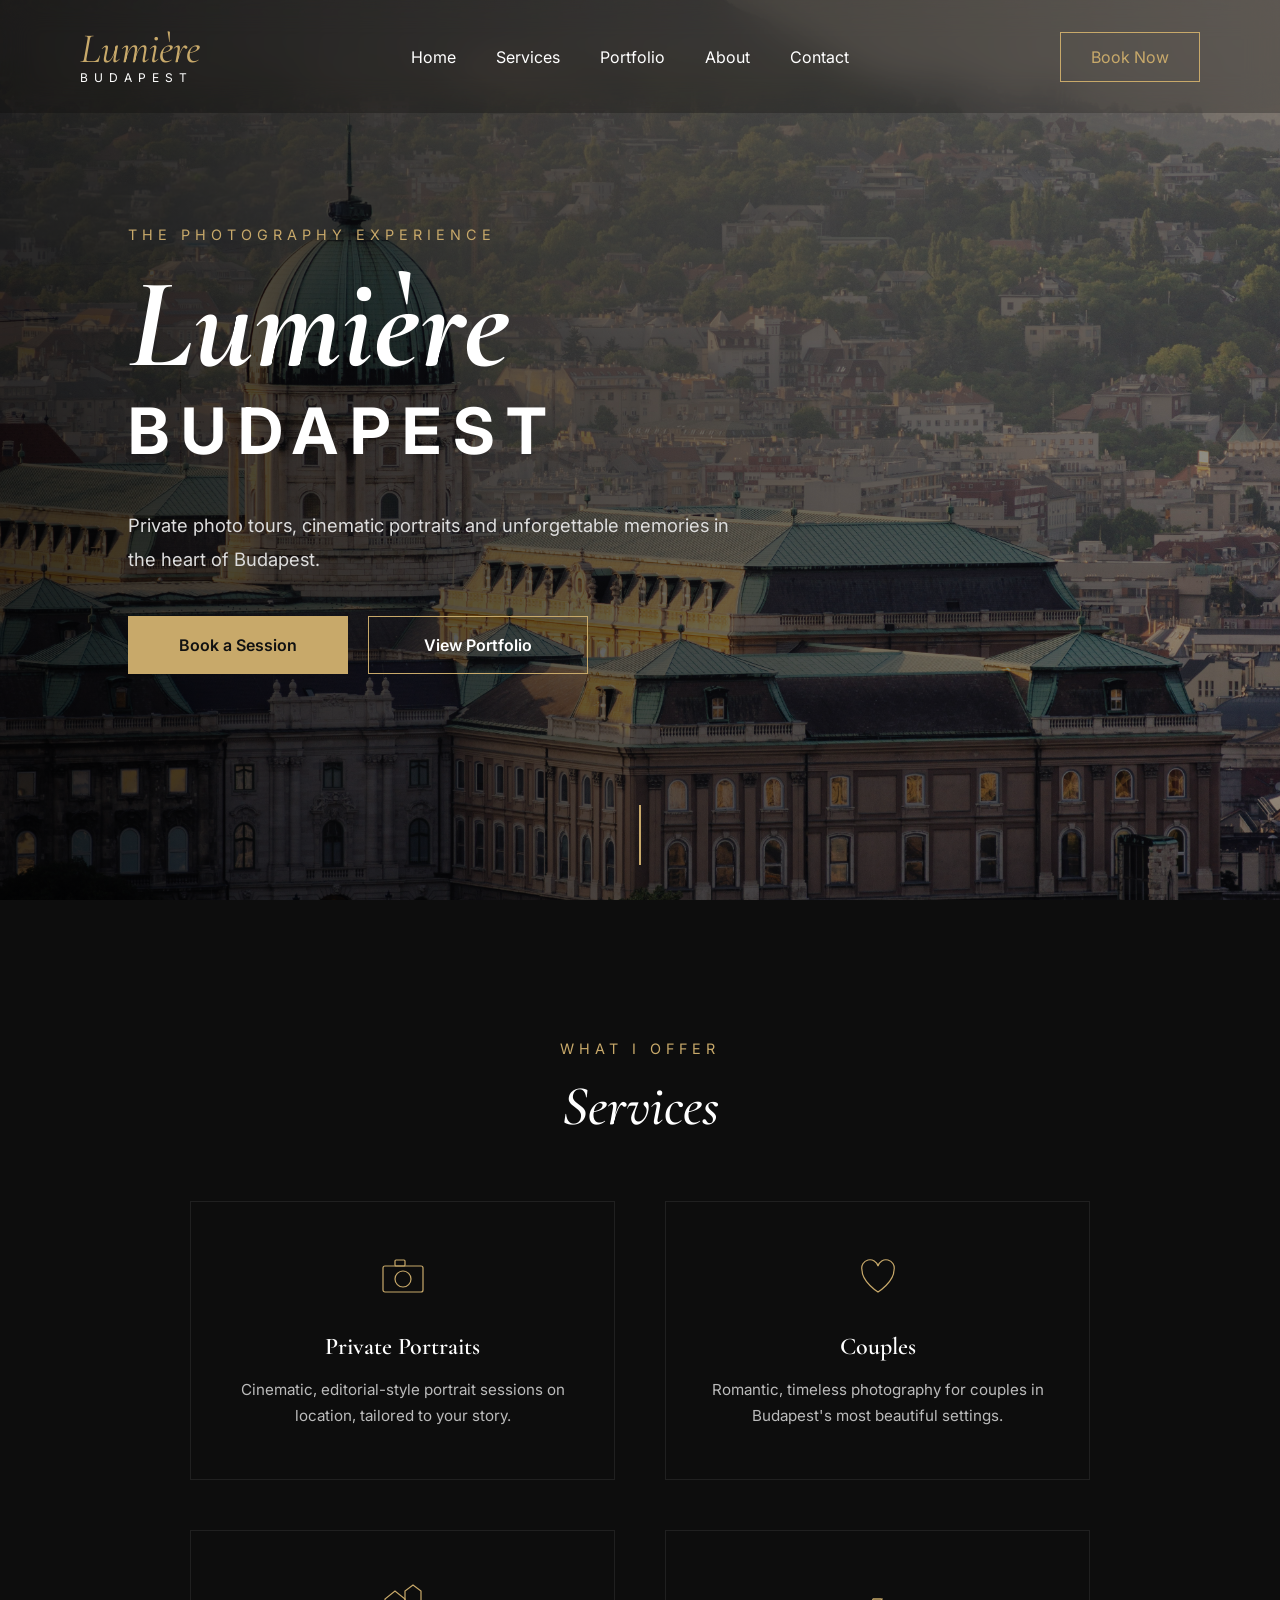
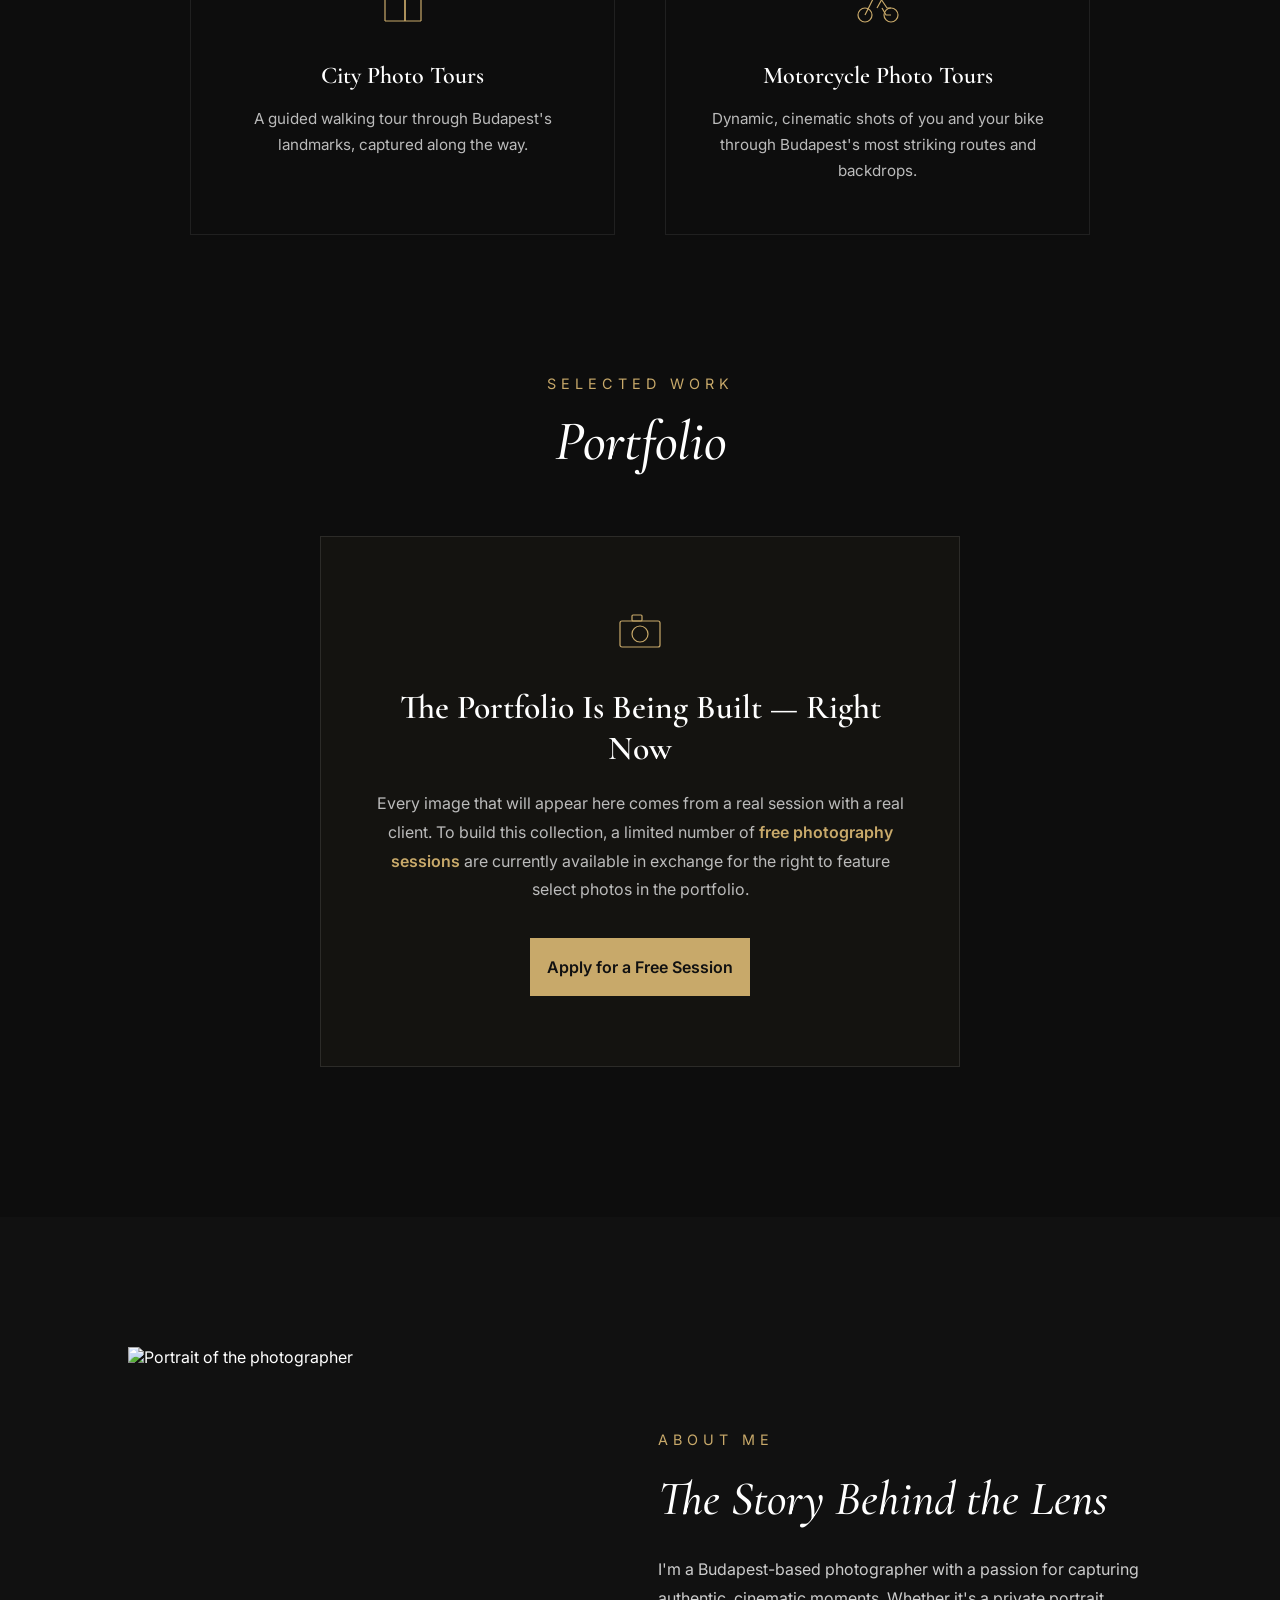
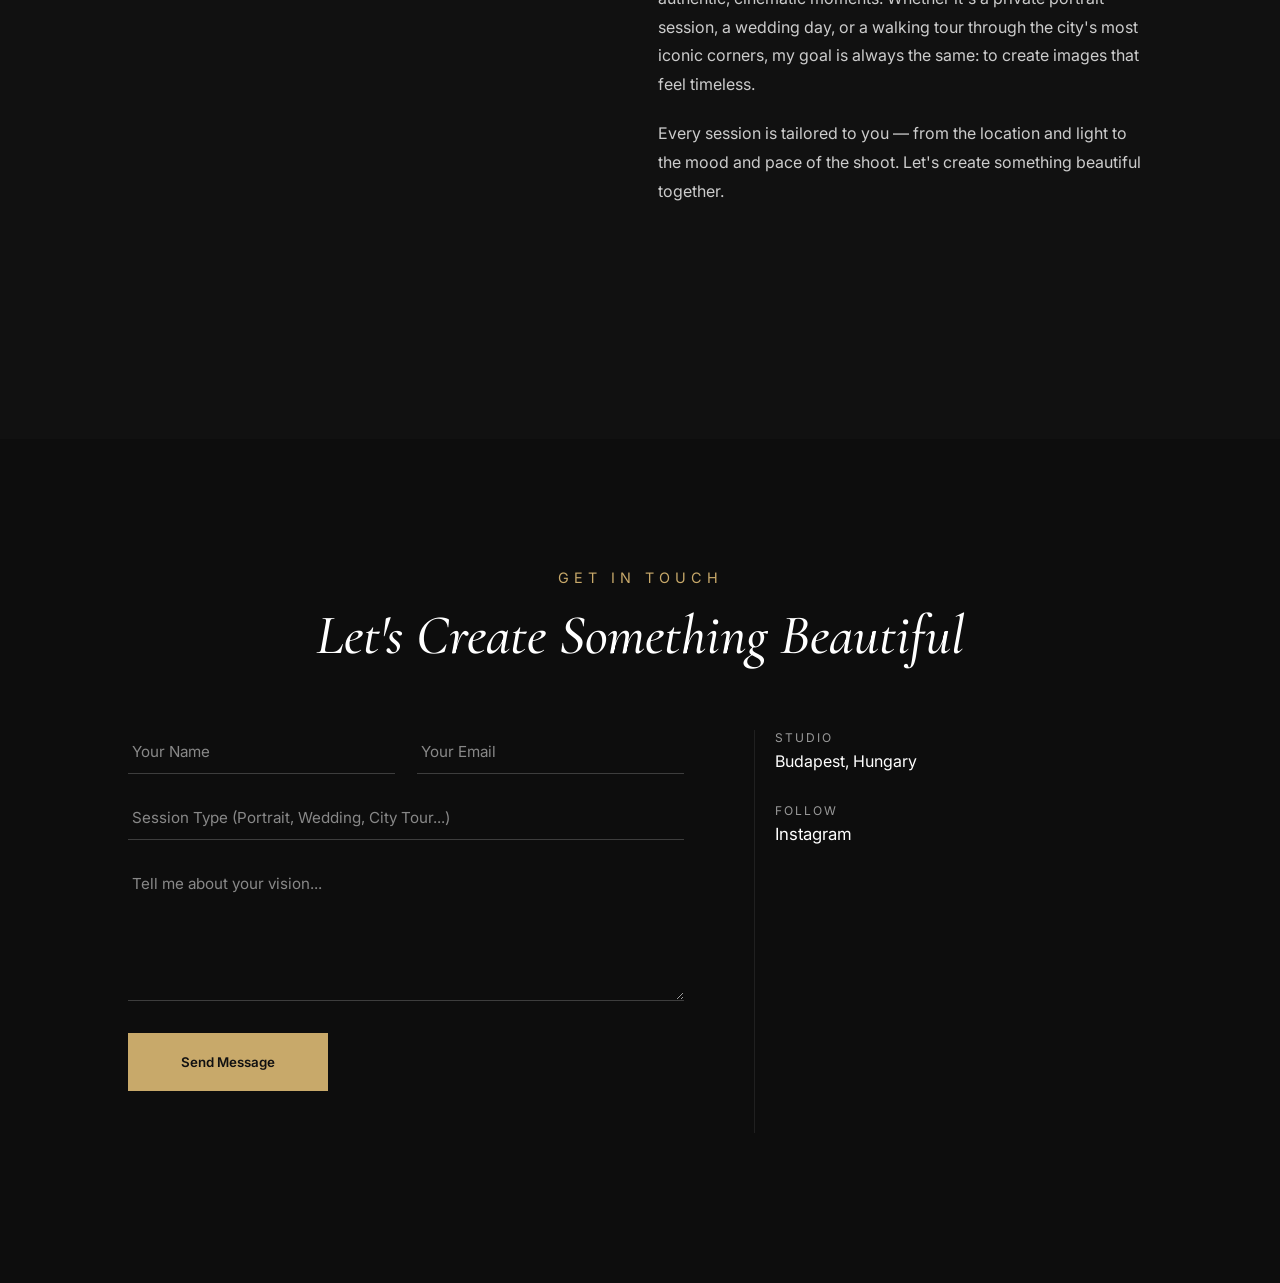
==== index.html @ 5d2b9c91 "8. hero kép hozzáadása (Ducati, panning felvétel)" ====
<!DOCTYPE html>
<html lang="en">

<head>

    <meta charset="UTF-8">

    <meta name="viewport"
          content="width=device-width, initial-scale=1.0">

    <title>Lumière Budapest | The Photography Experience</title>

    <meta name="description"
          content="Private photo tours, cinematic portraits and unforgettable memories in the heart of Budapest. Book your luxury photography session today.">

    <link rel="canonical"
          href="https://lumiere-budapest.com/">

    <!-- Open Graph / Facebook, LinkedIn stb. -->
    <meta property="og:type" content="website">
    <meta property="og:title" content="Lumière Budapest | The Photography Experience">
    <meta property="og:description" content="Private photo tours, cinematic portraits and unforgettable memories in the heart of Budapest.">
    <meta property="og:image" content="https://lumiere-budapest.com/assets/images/hero1.jpg">
    <meta property="og:url" content="https://lumiere-budapest.com/">

    <!-- Twitter Card -->
    <meta name="twitter:card" content="summary_large_image">
    <meta name="twitter:title" content="Lumière Budapest | The Photography Experience">
    <meta name="twitter:description" content="Private photo tours, cinematic portraits and unforgettable memories in the heart of Budapest.">
    <meta name="twitter:image" content="https://lumiere-budapest.com/assets/images/hero1.jpg">

    <!-- Favicon -->
    <link rel="icon" type="image/svg+xml" href="assets/favicon.svg">

    <link rel="preconnect"
          href="https://fonts.googleapis.com">

    <link rel="preconnect"
          href="https://fonts.gstatic.com"
          crossorigin>

    <link href="https://fonts.googleapis.com/css2?family=Cormorant+Garamond:wght@300;400;500;600;700&family=Inter:wght@300;400;500;600;700&display=swap"
          rel="stylesheet">

    <link rel="stylesheet"
          href="css/style.css">

</head>

<body>

<header class="navbar">

    <div class="logo">

        <span class="logo-script">

            Lumière

        </span>

        <span class="logo-city">

            Budapest

        </span>

    </div>

    <nav>

        <a href="#home">Home</a>

        <a href="#services">Services</a>

        <a href="#portfolio">Portfolio</a>

        <a href="#about">About</a>

        <a href="#contact">Contact</a>

    </nav>

    <a href="#contact"
       class="button">

        Book Now

    </a>

    <div class="hamburger" id="hamburger">
        <span></span>
        <span></span>
        <span></span>
    </div>

</header>


<!-- ===========================
     HERO
=========================== -->

<section class="hero" id="home">

    <div class="hero-slider">

        <img src="assets/images/hero1.jpg"
             class="slide active"
             alt="Budapest Parliament">

        <img src="assets/images/hero2.jpg"
             class="slide"
             alt="Fisherman's Bastion">

        <img src="assets/images/hero3.jpg"
             class="slide"
             alt="Chain Bridge">

        <img src="assets/images/hero4.jpg"
             class="slide"
             alt="Buda Castle">

        <img src="assets/images/hero5.jpg"
             class="slide"
             alt="Budapest Streets">

        <img src="assets/images/hero6.jpg"
             class="slide"
             alt="Hungarian Parliament dome detail">

        <img src="assets/images/hero7.jpg"
             class="slide"
             alt="Motorcycle rider in Budapest">

        <img src="assets/images/hero8.jpg"
             class="slide"
             alt="Ducati motorcycle riding through Budapest">

    </div>

    <div class="hero-overlay"></div>

    <div class="hero-content">

        <span class="eyebrow">
            The Photography Experience
        </span>

        <h1>

            <span class="script">
                Lumière
            </span>

            <span class="city">
                Budapest
            </span>

        </h1>

        <p class="lead">

            Private photo tours, cinematic portraits and unforgettable
            memories in the heart of Budapest.

        </p>

        <div class="hero-buttons">

            <a href="#contact" class="btn-primary">

                Book a Session

            </a>

            <a href="#portfolio" class="btn-secondary">

                View Portfolio

            </a>

        </div>

    </div>

    <div class="scroll-indicator">

        <span></span>

    </div>

</section>


<!-- ===========================
     SERVICES
=========================== -->

<section class="services" id="services">

    <div class="section-head reveal">

        <span class="eyebrow">What I Offer</span>

        <h2><span class="script">Services</span></h2>

    </div>

    <div class="services-grid">

        <div class="service-card reveal">

            <svg class="service-icon" viewBox="0 0 48 48" fill="none" stroke="currentColor" stroke-width="1.2">
                <rect x="4" y="14" width="40" height="26" rx="2"/>
                <circle cx="24" cy="27" r="8"/>
                <rect x="16" y="8" width="10" height="6" rx="1"/>
            </svg>

            <h3>Private Portraits</h3>

            <p>Cinematic, editorial-style portrait sessions on location, tailored to your story.</p>

        </div>

        <div class="service-card reveal">

            <svg class="service-icon" viewBox="0 0 48 48" fill="none" stroke="currentColor" stroke-width="1.2">
                <path d="M24 40s-16-10-16-22a8 8 0 0116-4 8 8 0 0116 4c0 12-16 22-16 22z"/>
            </svg>

            <h3>Couples</h3>

            <p>Romantic, timeless photography for couples in Budapest's most beautiful settings.</p>

        </div>

        <div class="service-card reveal">

            <svg class="service-icon" viewBox="0 0 48 48" fill="none" stroke="currentColor" stroke-width="1.2">
                <path d="M6 40V18l10-8 10 8v22"/>
                <path d="M26 40V10l8-6 8 6v30"/>
                <path d="M6 40h36"/>
            </svg>

            <h3>City Photo Tours</h3>

            <p>A guided walking tour through Budapest's landmarks, captured along the way.</p>

        </div>

        <div class="service-card reveal">

            <svg class="service-icon" viewBox="0 0 48 48" fill="none" stroke="currentColor" stroke-width="1.2">
                <circle cx="11" cy="34" r="7"/>
                <circle cx="37" cy="34" r="7"/>
                <path d="M11 34l8-16h9l-5 9"/>
                <path d="M19 18h8l6 9h4"/>
                <path d="M28 27l4 7h5"/>
            </svg>

            <h3>Motorcycle Photo Tours</h3>

            <p>Dynamic, cinematic shots of you and your bike through Budapest's most striking routes and backdrops.</p>

        </div>

    </div>

</section>


<!-- ===========================
     PORTFOLIO
=========================== -->

<section class="portfolio" id="portfolio">

    <div class="section-head reveal">

        <span class="eyebrow">Selected Work</span>

        <h2><span class="script">Portfolio</span></h2>

    </div>

    <!-- Amint elkészülnek a saját munkáid, ez a teljes "portfolio-building"
         blokk lecserélhető a korábbi kép-rácsos elrendezésre. Addig itt
         NEM szerepelnek mások fotói — csak egy egyértelmű felhívás. -->
    <div class="portfolio-building reveal">

        <svg class="portfolio-building-icon" viewBox="0 0 48 48" fill="none" stroke="#C8A96A" stroke-width="1.2">
            <rect x="4" y="14" width="40" height="26" rx="2"/>
            <circle cx="24" cy="27" r="8"/>
            <rect x="16" y="8" width="10" height="6" rx="1"/>
        </svg>

        <h3>The Portfolio Is Being Built — Right Now</h3>

        <p>

            Every image that will appear here comes from a real session with
            a real client. To build this collection, a limited number of
            <strong>free photography sessions</strong> are currently available
            in exchange for the right to feature select photos in the portfolio.

        </p>

        <a href="#contact" class="btn-primary">Apply for a Free Session</a>

    </div>

</section>


<!-- ===========================
     ABOUT
=========================== -->

<section class="about" id="about">

    <div class="about-image reveal reveal-left">

        <img src="assets/images/about.jpg" alt="Portrait of the photographer">

    </div>

    <div class="about-content reveal reveal-right">

        <span class="eyebrow">About Me</span>

        <h2><span class="script">The Story Behind the Lens</span></h2>

        <p>

            I'm a Budapest-based photographer with a passion for capturing
            authentic, cinematic moments. Whether it's a private portrait
            session, a wedding day, or a walking tour through the city's
            most iconic corners, my goal is always the same: to create
            images that feel timeless.

        </p>

        <p>

            Every session is tailored to you — from the location and light
            to the mood and pace of the shoot. Let's create something
            beautiful together.

        </p>

        <!-- Elrejtve, amíg nincsenek valós, végleges számok — vedd ki a
             style="display:none"-t, ha készen állsz publikálni őket -->
        <div class="about-stats" style="display:none;">

            <div class="stat">
                <span class="stat-number">8+</span>
                <span class="stat-label">Years of Experience</span>
            </div>

            <div class="stat">
                <span class="stat-number">300+</span>
                <span class="stat-label">Sessions Completed</span>
            </div>

            <div class="stat">
                <span class="stat-number">120+</span>
                <span class="stat-label">Happy Clients</span>
            </div>

        </div>

    </div>

</section>


<!-- ===========================
     CONTACT
=========================== -->

<section class="contact" id="contact">

    <div class="section-head reveal">

        <span class="eyebrow">Get in Touch</span>

        <h2><span class="script">Let's Create Something Beautiful</span></h2>

    </div>

    <div class="contact-wrapper">

        <form class="contact-form reveal reveal-left" id="contactForm">

            <div class="form-row">

                <input type="text" name="name" placeholder="Your Name" required>

                <input type="email" name="email" placeholder="Your Email" required>

            </div>

            <input type="text" name="subject" placeholder="Session Type (Portrait, Wedding, City Tour...)">

            <textarea name="message" placeholder="Tell me about your vision..." rows="6" required></textarea>

            <button type="submit" class="btn-primary">Send Message</button>

            <p class="form-status" id="formStatus"></p>

        </form>

        <div class="contact-info reveal reveal-right">

            <!-- Elrejtve, amíg nincs végleges elérhetőség — vedd ki a
                 style="display:none"-t, ha készen állsz publikálni -->
            <div class="info-item" style="display:none;">
                <span class="info-label">Email</span>
                <a href="mailto:hello@lumierebudapest.com">hello@lumierebudapest.com</a>
            </div>

            <div class="info-item" style="display:none;">
                <span class="info-label">Phone</span>
                <a href="tel:+36301234567">+36 30 123 4567</a>
            </div>

            <div class="info-item">
                <span class="info-label">Studio</span>
                <span>Budapest, Hungary</span>
            </div>

            <div class="info-item">
                <span class="info-label">Follow</span>
                <a href="https://www.instagram.com/lumiere.budapest" target="_blank" rel="noopener">Instagram</a>
            </div>

        </div>

    </div>

</section>

<!-- LIGHTBOX -->
<div class="lightbox" id="lightbox">

    <button class="lightbox-close" id="lightboxClose" aria-label="Close">&times;</button>

    <button class="lightbox-prev" id="lightboxPrev" aria-label="Previous">&#8249;</button>

    <img src="" alt="" class="lightbox-image" id="lightboxImage">

    <button class="lightbox-next" id="lightboxNext" aria-label="Next">&#8250;</button>

</div>

<script src="js/main.js"></script>

</body>

</html>
---- css/style.css ----
/* ==========================================
   LUMIÈRE BUDAPEST - style.css (v1)
========================================== */

*{margin:0;padding:0;box-sizing:border-box}
html{scroll-behavior:smooth}
body{
    font-family:"Inter",sans-serif;
    background:#111;
    color:#fff;
    overflow-x:hidden;
}
img{display:block;max-width:100%}
a{text-decoration:none;color:inherit}

/* NAVBAR */
.navbar{
    position:fixed;
    top:0;left:0;
    width:100%;
    display:flex;
    justify-content:space-between;
    align-items:center;
    padding:28px 80px;
    z-index:1000;
    background:rgba(0,0,0,.25);
    backdrop-filter:blur(16px);
    transition:.35s;
}
.navbar.scrolled{
    background:rgba(15,15,15,.9);
    padding:18px 80px;
    box-shadow:0 10px 30px rgba(0,0,0,.35);
}
.logo{display:flex;flex-direction:column}
.logo-script{
    font-family:"Cormorant Garamond",serif;
    font-style:italic;
    font-size:42px;
    color:#C8A96A;
    line-height:1;
}
.logo-city{
    letter-spacing:6px;
    text-transform:uppercase;
    font-size:12px;
}
nav{display:flex;gap:40px}
nav a{
    position:relative;
    transition:.3s;
}
nav a::after{
    content:"";
    position:absolute;
    left:0;bottom:-6px;
    width:0;height:1px;
    background:#C8A96A;
    transition:.3s;
}
nav a:hover{color:#C8A96A}
nav a:hover::after{width:100%}
.button{
    padding:14px 30px;
    border:1px solid #C8A96A;
    color:#C8A96A;
    transition:.3s;
}
.button:hover{
    background:#C8A96A;
    color:#111;
}

/* HAMBURGER (mobil menü gomb) */
.hamburger{
    display:none;
    flex-direction:column;
    gap:6px;
    width:32px;
    cursor:pointer;
    z-index:1100;
}
.hamburger span{
    display:block;
    width:100%;
    height:2px;
    background:#fff;
    transition:.3s;
}
.hamburger.open span:nth-child(1){
    transform:translateY(8px) rotate(45deg);
}
.hamburger.open span:nth-child(2){
    opacity:0;
}
.hamburger.open span:nth-child(3){
    transform:translateY(-8px) rotate(-45deg);
}

/* MOBIL NAV (lenyíló menü) */
@media(max-width:992px){
    nav{
        position:fixed;
        top:0;right:0;
        height:100vh;
        width:min(320px,80vw);
        flex-direction:column;
        justify-content:center;
        align-items:flex-start;
        gap:32px;
        padding:0 48px;
        background:rgba(15,15,15,.97);
        transform:translateX(100%);
        transition:.4s ease;
        z-index:1050;
    }
    nav.open{
        transform:translateX(0);
    }
    .hamburger{
        display:flex;
    }
}

/* HERO */
.hero{
    position:relative;
    min-height:100vh;
    display:flex;
    align-items:center;
    overflow:hidden;
}
.hero-slider{
    position:absolute;
    inset:0;
}
.slide{
    position:absolute;
    inset:0;
    width:100%;
    height:100%;
    object-fit:cover;
    opacity:0;
    transform:scale(1.08) translateX(40px);
    transition:
        opacity 1.8s ease,
        transform 8s ease;
}
.slide.active{
    opacity:1;
    transform:scale(1) translateX(0) translateY(0);
}
.slide.move-right{
    transform:scale(1.08) translateX(40px);
}
.slide.move-left{
    transform:scale(1.08) translateX(-40px);
}
.slide.move-up{
    transform:scale(1.08) translateY(40px);
}
.slide.move-down{
    transform:scale(1.08) translateY(-40px);
}
.slide.move-right.active,
.slide.move-left.active,
.slide.move-up.active,
.slide.move-down.active{
    transform:scale(1) translateX(0) translateY(0);
}
.hero-overlay{
    position:absolute;
    inset:0;
    background:linear-gradient(90deg,rgba(0,0,0,.78),rgba(0,0,0,.42));
}
.hero-content{
    position:relative;
    z-index:5;
    padding-left:10%;
    max-width:760px;
}
.eyebrow{
    display:block;
    color:#C8A96A;
    letter-spacing:5px;
    text-transform:uppercase;
    margin-bottom:24px;
    font-size:.9rem;
}
.script{
    display:block;
    font-family:"Cormorant Garamond",serif;
    font-style:italic;
    font-size:clamp(5rem,10vw,8rem);
    line-height:.9;
}
.city{
    display:block;
    margin-top:10px;
    text-transform:uppercase;
    letter-spacing:12px;
    font-size:clamp(2rem,5vw,4rem);
}
.lead{
    max-width:620px;
    margin:40px 0;
    line-height:1.8;
    color:#ddd;
    font-size:1.15rem;
}
.hero-buttons{
    display:flex;
    gap:20px;
}
.btn-primary,.btn-secondary{
    display:inline-flex;
    justify-content:center;
    align-items:center;
    min-width:220px;
    height:58px;
    border:1px solid #C8A96A;
    transition:.35s;
    font-weight:600;
}
.btn-primary{
    background:#C8A96A;
    color:#111;
}
.btn-primary:hover{
    background:transparent;
    color:#fff;
    transform:translateY(-4px);
}
.btn-secondary{
    color:#fff;
}
.btn-secondary:hover{
    background:#C8A96A;
    color:#111;
    transform:translateY(-4px);
}
.scroll-indicator{
    position:absolute;
    left:50%;
    bottom:35px;
    transform:translateX(-50%);
}
.scroll-indicator span{
    display:block;
    width:2px;
    height:60px;
    background:#C8A96A;
    animation:scroll 2s infinite;
}
@keyframes scroll{
0%{opacity:0;transform:translateY(-15px)}
50%{opacity:1}
100%{opacity:0;transform:translateY(15px)}
}
@media(max-width:992px){
.navbar{padding:20px 24px}
.button{display:none}
.hero-content{padding:0 24px}
.hero-buttons{flex-direction:column;align-items:flex-start}
}

/* SERVICES */
.services{
    padding:140px 10% 120px;
    background:#0d0d0d;
}
.section-head{
    text-align:center;
    margin-bottom:70px;
}
.section-head .eyebrow{
    text-align:center;
}
.section-head h2{
    margin-top:10px;
}
.section-head .script{
    font-family:"Cormorant Garamond",serif;
    font-style:italic;
    font-size:clamp(2.5rem,5vw,3.5rem);
    font-weight:500;
}
.services-grid{
    display:grid;
    grid-template-columns:repeat(2,1fr);
    gap:50px;
    max-width:900px;
    margin:0 auto;
}
.service-card{
    text-align:center;
    padding:50px 30px;
    border:1px solid rgba(255,255,255,.08);
    transition:.35s;
}
.service-card:hover{
    border-color:#C8A96A;
    transform:translateY(-6px);
}
.service-icon{
    width:48px;
    height:48px;
    color:#C8A96A;
    margin-bottom:28px;
}
.service-card h3{
    font-family:"Cormorant Garamond",serif;
    font-weight:600;
    font-size:1.5rem;
    margin-bottom:16px;
}
.service-card p{
    color:#bbb;
    line-height:1.7;
    font-size:.95rem;
}
@media(max-width:900px){
.services{padding:100px 6% 90px}
.services-grid{grid-template-columns:1fr;gap:36px}
}

/* PORTFOLIO */
.portfolio{
    padding:20px 10% 150px;
    background:#0d0d0d;
}

/* PORTFÓLIÓ ÉPÍTÉSE ALATT — ideiglenes felhívás kép-rács helyett */
.portfolio-building{
    max-width:640px;
    margin:0 auto;
    text-align:center;
    padding:70px 50px;
    border:1px solid rgba(255,255,255,.1);
    background:rgba(200,169,106,.04);
}
.portfolio-building-icon{
    width:48px;
    height:48px;
    margin-bottom:28px;
}
.portfolio-building h3{
    font-family:"Cormorant Garamond",serif;
    font-weight:600;
    font-size:clamp(1.6rem,3vw,2.1rem);
    margin-bottom:20px;
    color:#fff;
}
.portfolio-building p{
    color:#bbb;
    line-height:1.8;
    margin-bottom:34px;
    font-size:1rem;
}
.portfolio-building p strong{
    color:#C8A96A;
    font-weight:600;
}
@media(max-width:600px){
.portfolio-building{padding:50px 26px}
}
.portfolio-grid{
    display:grid;
    grid-template-columns:repeat(3,1fr);
    grid-auto-rows:220px;
    gap:14px;
    max-width:1200px;
    margin:0 auto;
}
.portfolio-item{
    position:relative;
    overflow:hidden;
    cursor:pointer;
    background:#1a1a1a;
}
.portfolio-item.tall{
    grid-row:span 2;
}
.portfolio-item img{
    width:100%;
    height:100%;
    object-fit:cover;
    transition:.5s ease;
}
.portfolio-item::after{
    content:"";
    position:absolute;
    inset:0;
    background:rgba(0,0,0,0);
    transition:.35s;
}
.portfolio-item:hover::after{
    background:rgba(200,169,106,.15);
}
.portfolio-item:hover img{
    transform:scale(1.06);
}
@media(max-width:900px){
.portfolio-grid{
    grid-template-columns:repeat(2,1fr);
    grid-auto-rows:180px;
}
}
@media(max-width:560px){
.portfolio-grid{
    grid-template-columns:1fr;
    grid-auto-rows:260px;
}
.portfolio-item.tall{grid-row:span 1}
}

/* LIGHTBOX */
.lightbox{
    position:fixed;
    inset:0;
    background:rgba(8,8,8,.96);
    display:none;
    align-items:center;
    justify-content:center;
    z-index:2000;
}
.lightbox.open{
    display:flex;
}
.lightbox-image{
    max-width:85vw;
    max-height:85vh;
    object-fit:contain;
    box-shadow:0 20px 60px rgba(0,0,0,.5);
}
.lightbox-close,
.lightbox-prev,
.lightbox-next{
    position:absolute;
    background:none;
    border:none;
    color:#fff;
    cursor:pointer;
    transition:.3s;
}
.lightbox-close{
    top:28px;
    right:38px;
    font-size:38px;
    line-height:1;
}
.lightbox-close:hover{
    color:#C8A96A;
}
.lightbox-prev,
.lightbox-next{
    top:50%;
    transform:translateY(-50%);
    font-size:48px;
    padding:10px 16px;
}
.lightbox-prev{left:20px}
.lightbox-next{right:20px}
.lightbox-prev:hover,
.lightbox-next:hover{
    color:#C8A96A;
}
@media(max-width:600px){
.lightbox-close{top:16px;right:20px;font-size:32px}
.lightbox-prev,.lightbox-next{font-size:36px}
}

/* ABOUT */
.about{
    display:grid;
    grid-template-columns:1fr 1.1fr;
    gap:80px;
    align-items:center;
    padding:130px 10%;
    background:#111;
}
.about-image{
    aspect-ratio:4/5;
    overflow:hidden;
}
.about-image img{
    width:100%;
    height:100%;
    object-fit:cover;
}
.about-content .script{
    font-family:"Cormorant Garamond",serif;
    font-style:italic;
    font-weight:500;
    font-size:clamp(2rem,4vw,3rem);
    display:block;
    margin:14px 0 28px;
    line-height:1.15;
}
.about-content p{
    color:#ccc;
    line-height:1.8;
    margin-bottom:20px;
    max-width:520px;
}
.about-stats{
    display:flex;
    gap:50px;
    margin-top:40px;
}
.stat{
    display:flex;
    flex-direction:column;
}
.stat-number{
    font-family:"Cormorant Garamond",serif;
    font-size:2.4rem;
    color:#C8A96A;
    line-height:1;
}
.stat-label{
    margin-top:8px;
    font-size:.8rem;
    color:#999;
    letter-spacing:.5px;
}
@media(max-width:900px){
.about{
    grid-template-columns:1fr;
    padding:100px 6%;
    gap:40px;
}
.about-stats{flex-wrap:wrap;gap:32px}
}

/* CONTACT */
.contact{
    padding:130px 10% 150px;
    background:#0d0d0d;
}
.contact-wrapper{
    display:grid;
    grid-template-columns:1.4fr 1fr;
    gap:70px;
    max-width:1100px;
    margin:0 auto;
}
.contact-form{
    display:flex;
    flex-direction:column;
    gap:22px;
}
.form-row{
    display:grid;
    grid-template-columns:1fr 1fr;
    gap:22px;
}
.contact-form input,
.contact-form textarea{
    background:transparent;
    border:none;
    border-bottom:1px solid rgba(255,255,255,.2);
    color:#fff;
    padding:12px 4px;
    font-family:"Inter",sans-serif;
    font-size:.95rem;
    transition:.3s;
    resize:vertical;
}
.contact-form input::placeholder,
.contact-form textarea::placeholder{
    color:#888;
}
.contact-form input:focus,
.contact-form textarea:focus{
    outline:none;
    border-bottom-color:#C8A96A;
}
.contact-form .btn-primary{
    margin-top:10px;
    align-self:flex-start;
    min-width:200px;
    border:1px solid #C8A96A;
    cursor:pointer;
    font-family:"Inter",sans-serif;
}
.form-status{
    font-size:.85rem;
    color:#C8A96A;
    min-height:20px;
}
.contact-info{
    display:flex;
    flex-direction:column;
    gap:32px;
    padding-left:20px;
    border-left:1px solid rgba(255,255,255,.08);
}
.info-item{
    display:flex;
    flex-direction:column;
    gap:6px;
}
.info-label{
    font-size:.75rem;
    letter-spacing:2px;
    text-transform:uppercase;
    color:#999;
}
.info-item a{
    color:#fff;
    transition:.3s;
    font-size:1.05rem;
}
.info-item a:hover{
    color:#C8A96A;
}
@media(max-width:900px){
.contact{padding:100px 6% 110px}
.contact-wrapper{
    grid-template-columns:1fr;
    gap:50px;
}
.contact-info{
    border-left:none;
    border-top:1px solid rgba(255,255,255,.08);
    padding-left:0;
    padding-top:30px;
    flex-direction:row;
    flex-wrap:wrap;
}
}
@media(max-width:560px){
.form-row{grid-template-columns:1fr}
}

/* SCROLL REVEAL — csak akkor rejt el bármit, ha a JS ténylegesen fut és
   sikeresen jelezte, hogy kész animálni (html.js-ready osztály). Így ha a
   JS bármi okból nem fut le, a tartalom simán, animáció nélkül látszik,
   nem tűnik el. */
html.js-ready .reveal{
    opacity:0;
    transform:translateY(36px);
    transition:opacity .8s ease, transform .8s ease;
}
html.js-ready .reveal-left{
    transform:translateX(-40px);
}
html.js-ready .reveal-right{
    transform:translateX(40px);
}
.reveal.in-view{
    opacity:1 !important;
    transform:translateY(0) translateX(0) !important;
}

/* apró egymás utáni késleltetés a kártyáknál/rácsos elemeknél */
.services-grid .reveal:nth-child(2){transition-delay:.12s}
.services-grid .reveal:nth-child(3){transition-delay:.24s}
.services-grid .reveal:nth-child(4){transition-delay:.36s}
.services-grid .reveal:nth-child(4){transition-delay:.36s}
.portfolio-grid .reveal:nth-child(2){transition-delay:.06s}
.portfolio-grid .reveal:nth-child(3){transition-delay:.12s}
.portfolio-grid .reveal:nth-child(4){transition-delay:.18s}
.portfolio-grid .reveal:nth-child(5){transition-delay:.24s}
.portfolio-grid .reveal:nth-child(6){transition-delay:.3s}
.portfolio-grid .reveal:nth-child(7){transition-delay:.36s}
.portfolio-grid .reveal:nth-child(8){transition-delay:.42s}
.portfolio-grid .reveal:nth-child(9){transition-delay:.48s}

/* akinek "reduced motion" van beállítva a rendszerén, annak ne animáljunk */
@media (prefers-reduced-motion: reduce){
.reveal{
    opacity:1;
    transform:none;
    transition:none;
}
}
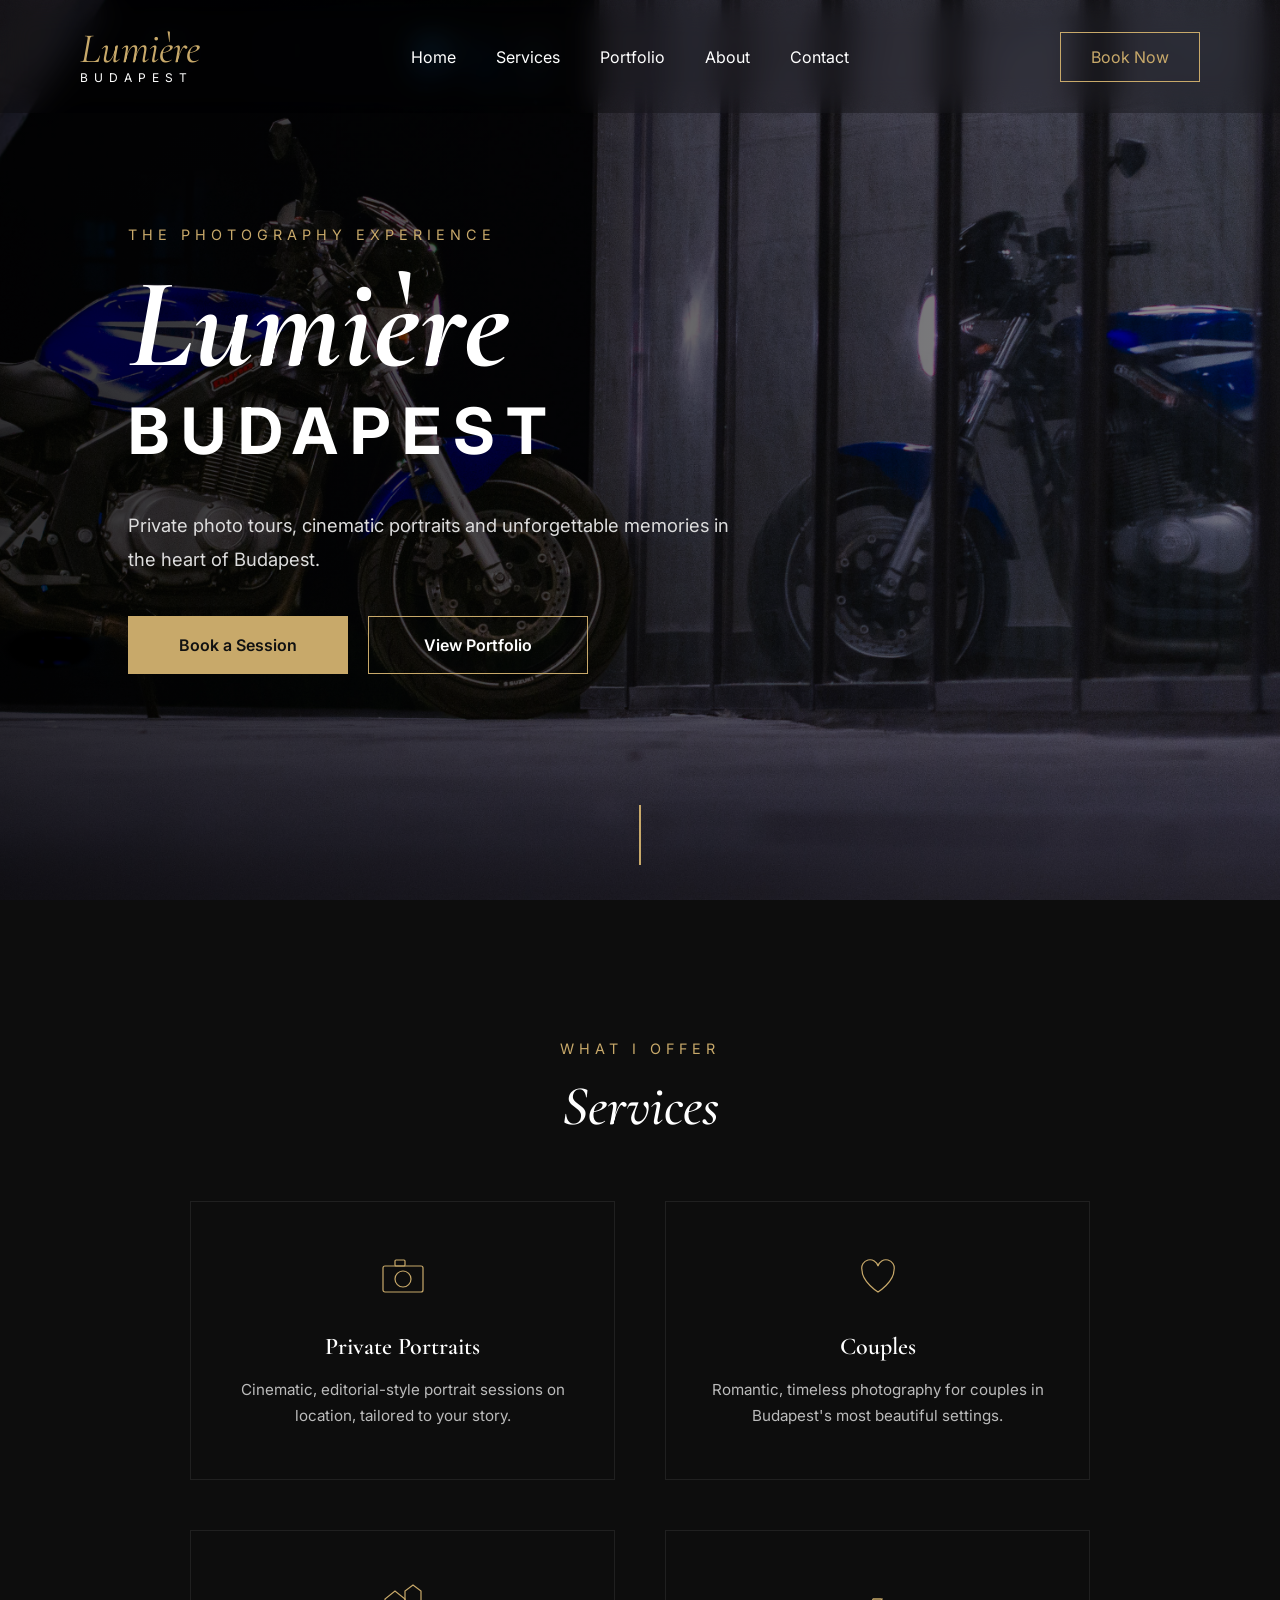
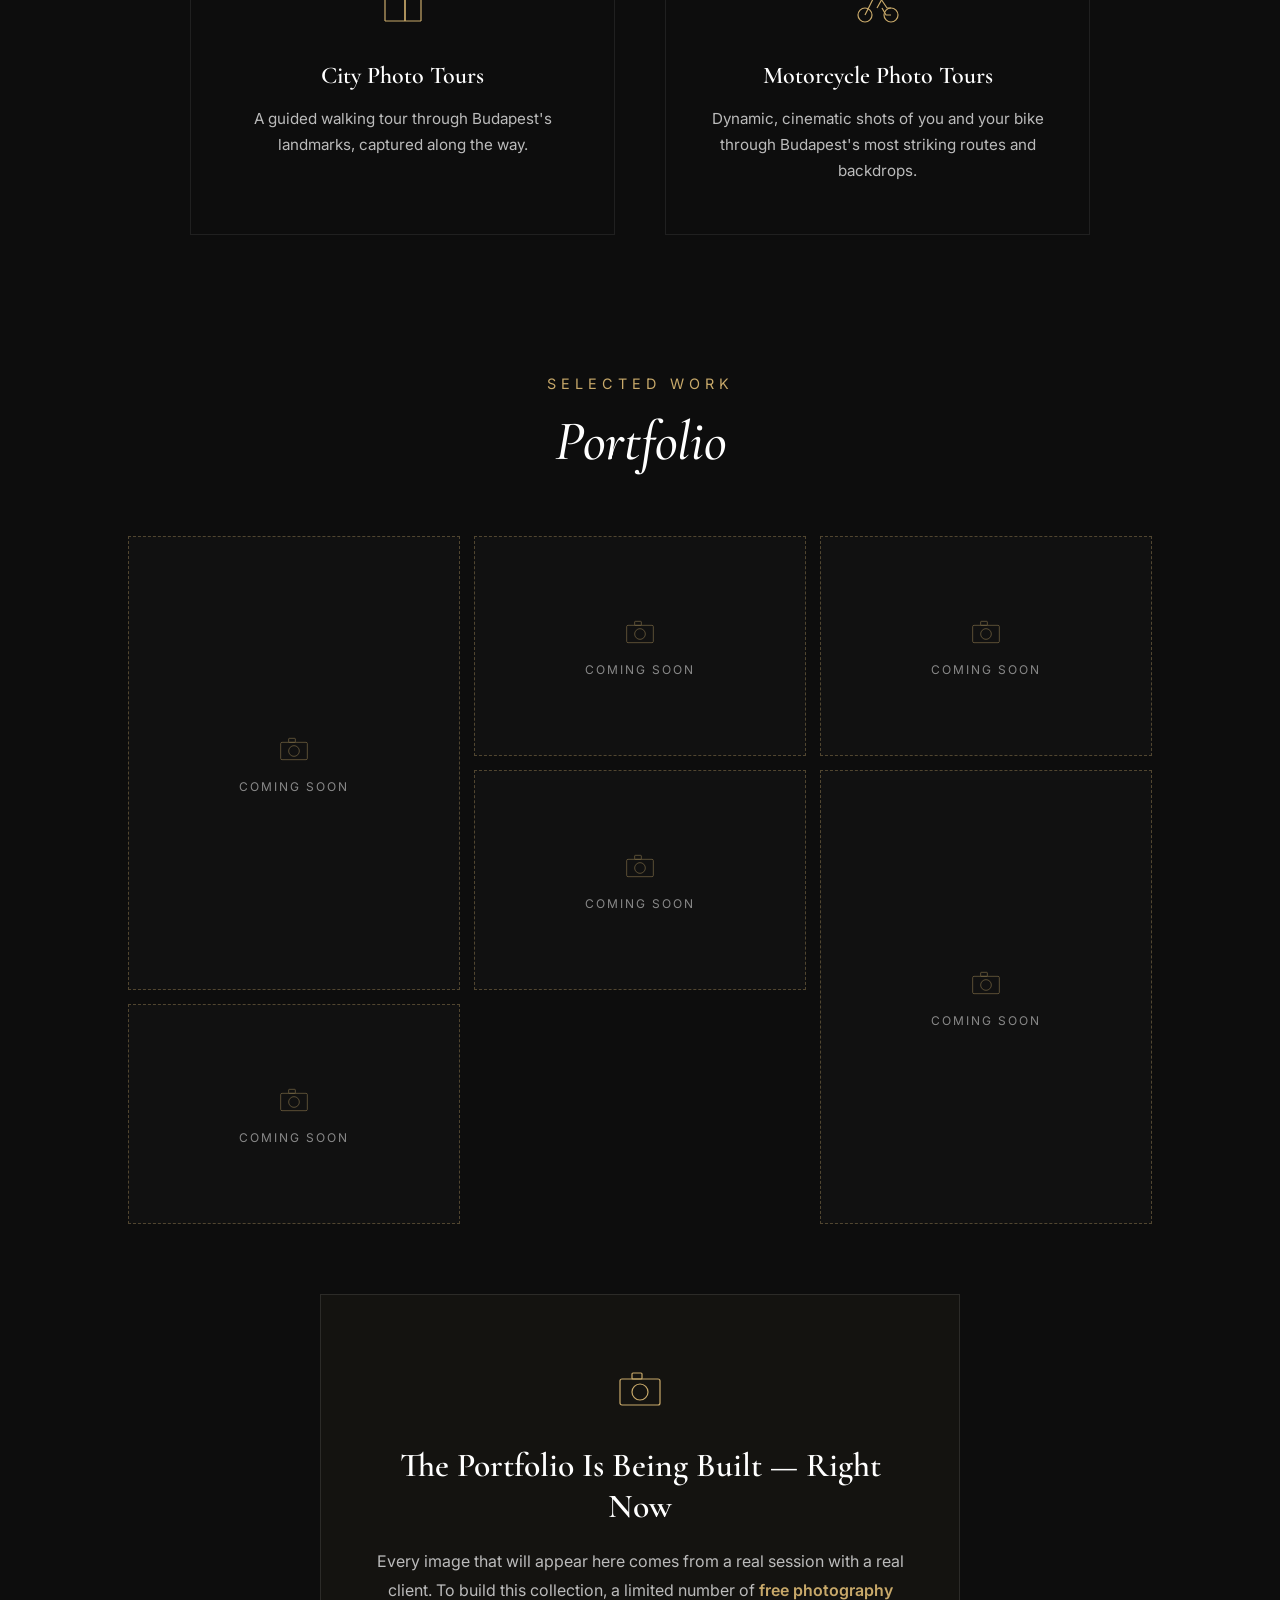
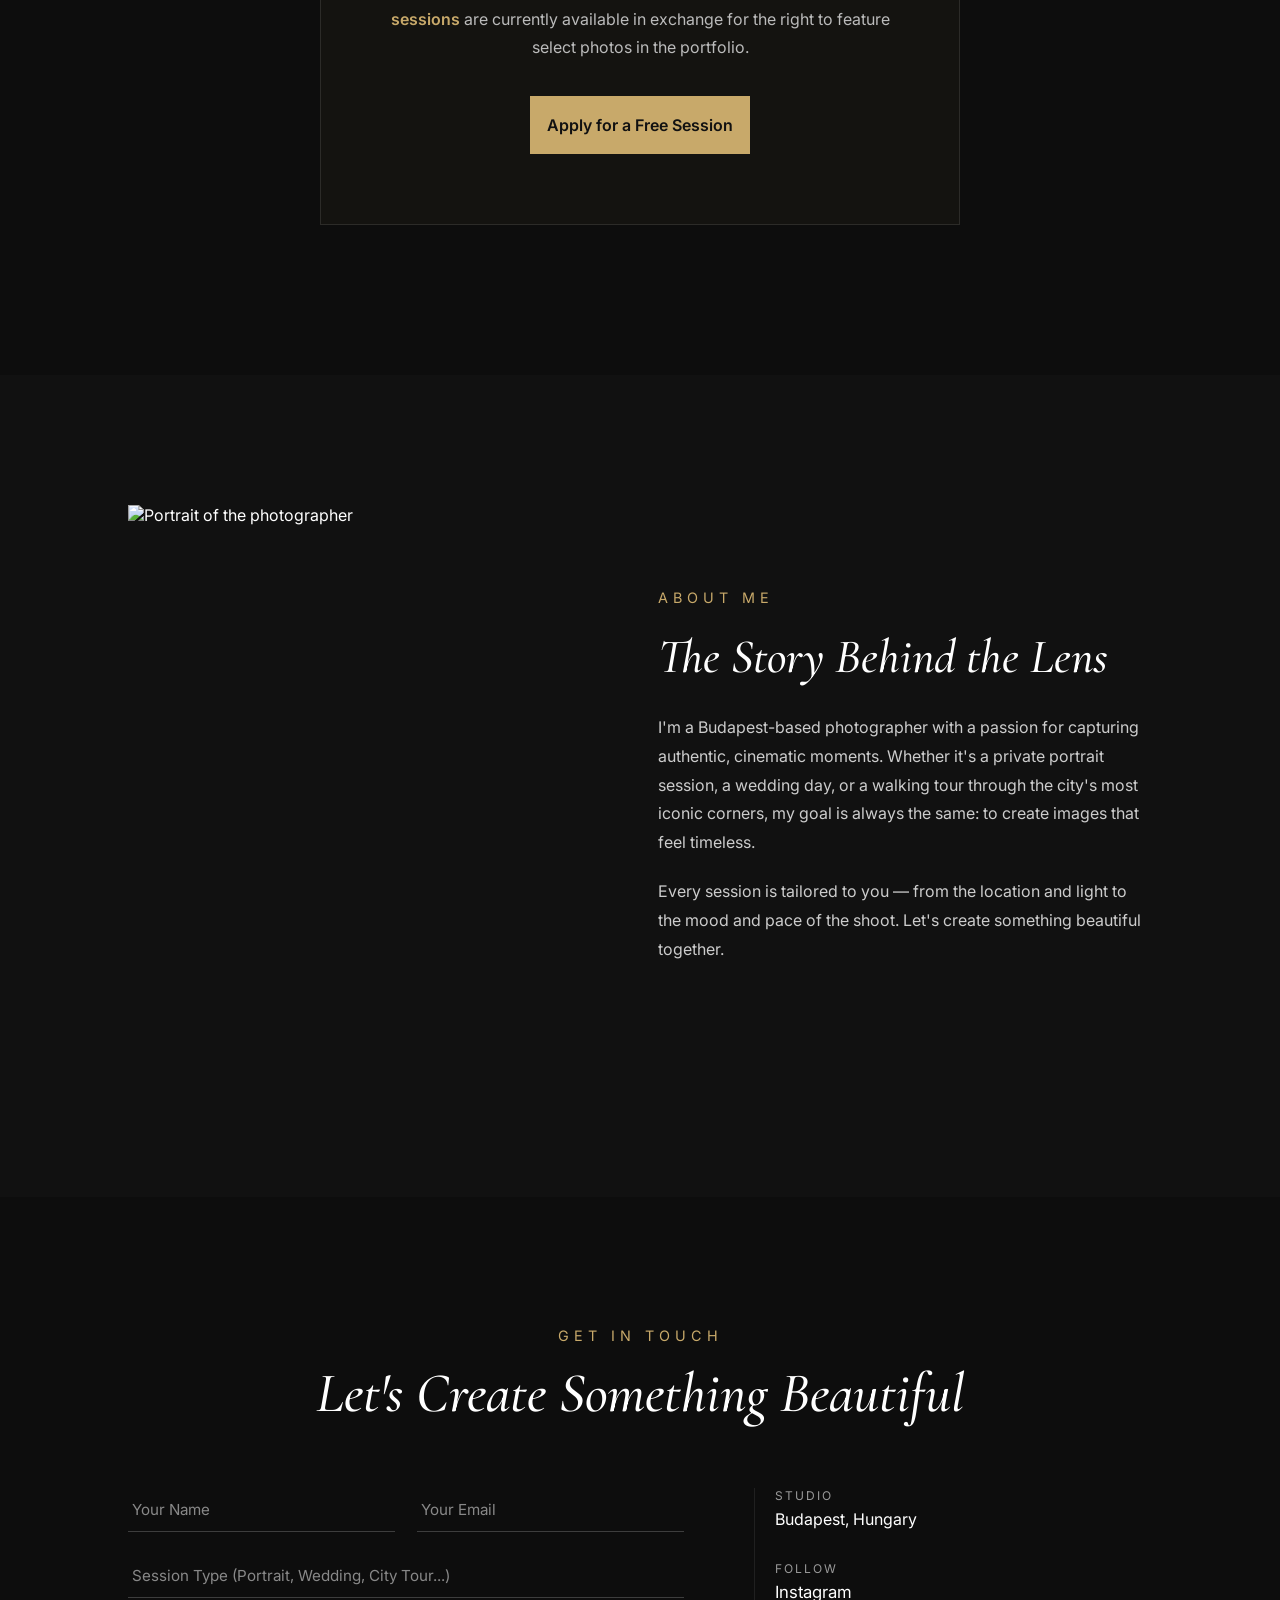
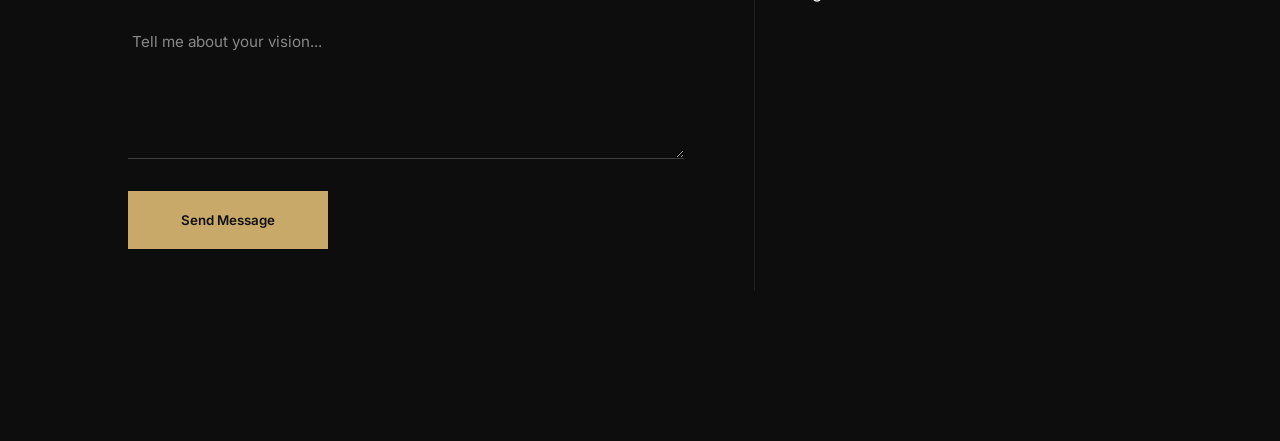
==== commit 936519e9: "Hero 3 képre csökkentve, Portfolio rács visszaállítva üres helyekkel" ====
--- a/index.html
+++ b/index.html
@@ -109,14 +109,6 @@
              class="slide active"
              alt="Budapest Parliament">
 
-        <img src="assets/images/hero2.jpg"
-             class="slide"
-             alt="Fisherman's Bastion">
-
-        <img src="assets/images/hero3.jpg"
-             class="slide"
-             alt="Chain Bridge">
-
         <img src="assets/images/hero4.jpg"
              class="slide"
              alt="Buda Castle">
@@ -124,18 +116,6 @@
         <img src="assets/images/hero5.jpg"
              class="slide"
              alt="Budapest Streets">
-
-        <img src="assets/images/hero6.jpg"
-             class="slide"
-             alt="Hungarian Parliament dome detail">
-
-        <img src="assets/images/hero7.jpg"
-             class="slide"
-             alt="Motorcycle rider in Budapest">
-
-        <img src="assets/images/hero8.jpg"
-             class="slide"
-             alt="Ducati motorcycle riding through Budapest">
 
     </div>
 
@@ -284,9 +264,47 @@
 
     </div>
 
-    <!-- Amint elkészülnek a saját munkáid, ez a teljes "portfolio-building"
-         blokk lecserélhető a korábbi kép-rácsos elrendezésre. Addig itt
-         NEM szerepelnek mások fotói — csak egy egyértelmű felhívás. -->
+    <!-- Amint megvannak a saját portfolió képeid, minden "portfolio-placeholder"
+         div helyére tegyél egy ilyen szerkezetet:
+         <div class="portfolio-item"><img src="assets/images/portfolio1.jpg" alt="..."></div>
+         (portfolio1.jpg, portfolio2.jpg stb. — csak másold a fájlokat az
+         assets/images/ mappába ugyanezekkel a nevekkel) -->
+    <div class="portfolio-grid">
+
+        <div class="portfolio-placeholder tall reveal">
+            <svg viewBox="0 0 48 48" fill="none" stroke="#C8A96A" stroke-width="1"><rect x="4" y="14" width="40" height="26" rx="2"/><circle cx="24" cy="27" r="8"/><rect x="16" y="8" width="10" height="6" rx="1"/></svg>
+            <span>Coming Soon</span>
+        </div>
+
+        <div class="portfolio-placeholder reveal">
+            <svg viewBox="0 0 48 48" fill="none" stroke="#C8A96A" stroke-width="1"><rect x="4" y="14" width="40" height="26" rx="2"/><circle cx="24" cy="27" r="8"/><rect x="16" y="8" width="10" height="6" rx="1"/></svg>
+            <span>Coming Soon</span>
+        </div>
+
+        <div class="portfolio-placeholder reveal">
+            <svg viewBox="0 0 48 48" fill="none" stroke="#C8A96A" stroke-width="1"><rect x="4" y="14" width="40" height="26" rx="2"/><circle cx="24" cy="27" r="8"/><rect x="16" y="8" width="10" height="6" rx="1"/></svg>
+            <span>Coming Soon</span>
+        </div>
+
+        <div class="portfolio-placeholder reveal">
+            <svg viewBox="0 0 48 48" fill="none" stroke="#C8A96A" stroke-width="1"><rect x="4" y="14" width="40" height="26" rx="2"/><circle cx="24" cy="27" r="8"/><rect x="16" y="8" width="10" height="6" rx="1"/></svg>
+            <span>Coming Soon</span>
+        </div>
+
+        <div class="portfolio-placeholder tall reveal">
+            <svg viewBox="0 0 48 48" fill="none" stroke="#C8A96A" stroke-width="1"><rect x="4" y="14" width="40" height="26" rx="2"/><circle cx="24" cy="27" r="8"/><rect x="16" y="8" width="10" height="6" rx="1"/></svg>
+            <span>Coming Soon</span>
+        </div>
+
+        <div class="portfolio-placeholder reveal">
+            <svg viewBox="0 0 48 48" fill="none" stroke="#C8A96A" stroke-width="1"><rect x="4" y="14" width="40" height="26" rx="2"/><circle cx="24" cy="27" r="8"/><rect x="16" y="8" width="10" height="6" rx="1"/></svg>
+            <span>Coming Soon</span>
+        </div>
+
+    </div>
+
+    <!-- A promó blokk marad — ez magyarázza, miért "Coming Soon" a rács,
+         és ösztönzi az ingyenes session foglalását. -->
     <div class="portfolio-building reveal">
 
         <svg class="portfolio-building-icon" viewBox="0 0 48 48" fill="none" stroke="#C8A96A" stroke-width="1.2">
--- a/css/style.css
+++ b/css/style.css
@@ -370,7 +370,7 @@
     grid-auto-rows:220px;
     gap:14px;
     max-width:1200px;
-    margin:0 auto;
+    margin:0 auto 70px;
 }
 .portfolio-item{
     position:relative;
@@ -400,6 +400,39 @@
 .portfolio-item:hover img{
     transform:scale(1.06);
 }
+
+/* ÜRES PORTFOLIO HELYEK — amíg nincs feltöltött kép */
+.portfolio-placeholder{
+    display:flex;
+    flex-direction:column;
+    align-items:center;
+    justify-content:center;
+    gap:14px;
+    border:1px dashed rgba(200,169,106,.35);
+    background:rgba(255,255,255,.015);
+    transition:.35s;
+}
+.portfolio-placeholder.tall{
+    grid-row:span 2;
+}
+.portfolio-placeholder svg{
+    width:32px;
+    height:32px;
+    opacity:.6;
+}
+.portfolio-placeholder span{
+    font-size:.75rem;
+    letter-spacing:2px;
+    text-transform:uppercase;
+    color:#888;
+}
+.portfolio-placeholder:hover{
+    border-color:#C8A96A;
+    background:rgba(200,169,106,.04);
+}
+.portfolio-placeholder:hover svg{
+    opacity:1;
+}
 @media(max-width:900px){
 .portfolio-grid{
     grid-template-columns:repeat(2,1fr);
@@ -411,7 +444,8 @@
     grid-template-columns:1fr;
     grid-auto-rows:260px;
 }
-.portfolio-item.tall{grid-row:span 1}
+.portfolio-item.tall,
+.portfolio-placeholder.tall{grid-row:span 1}
 }
 
 /* LIGHTBOX */
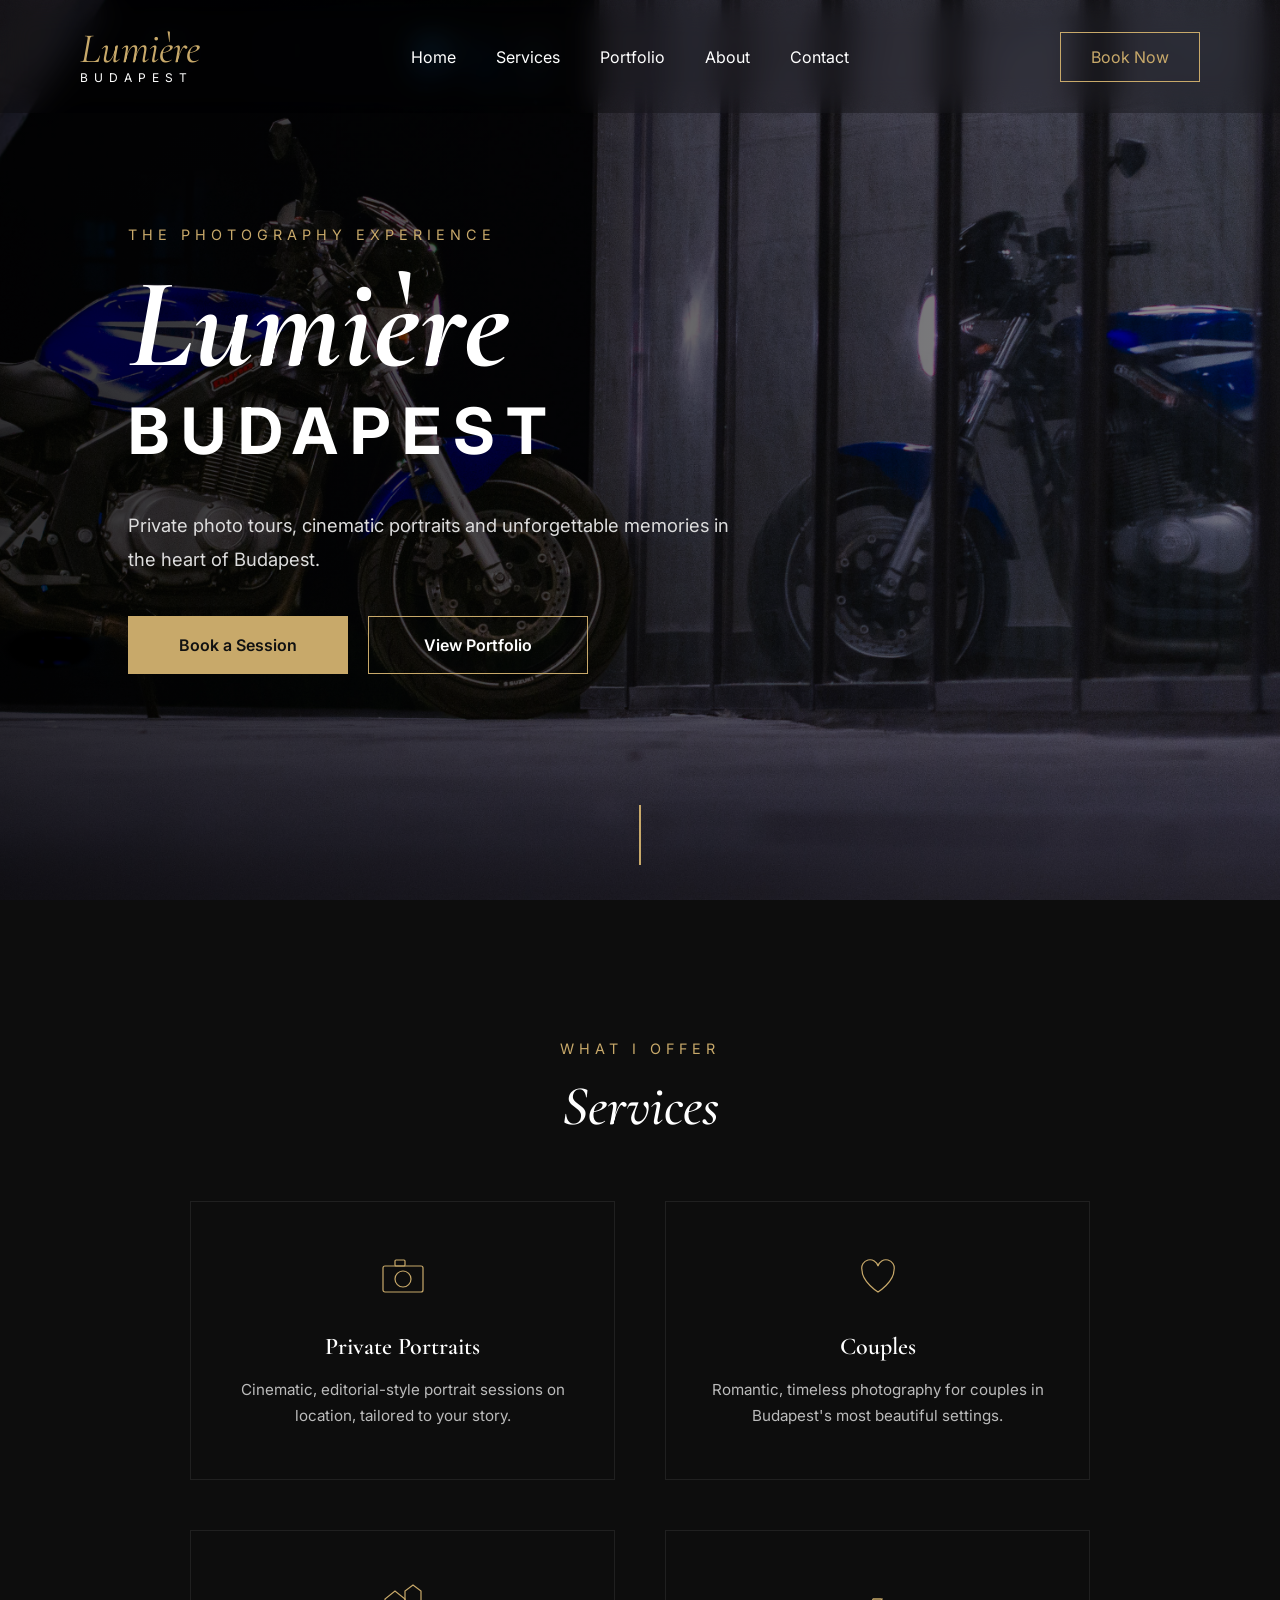
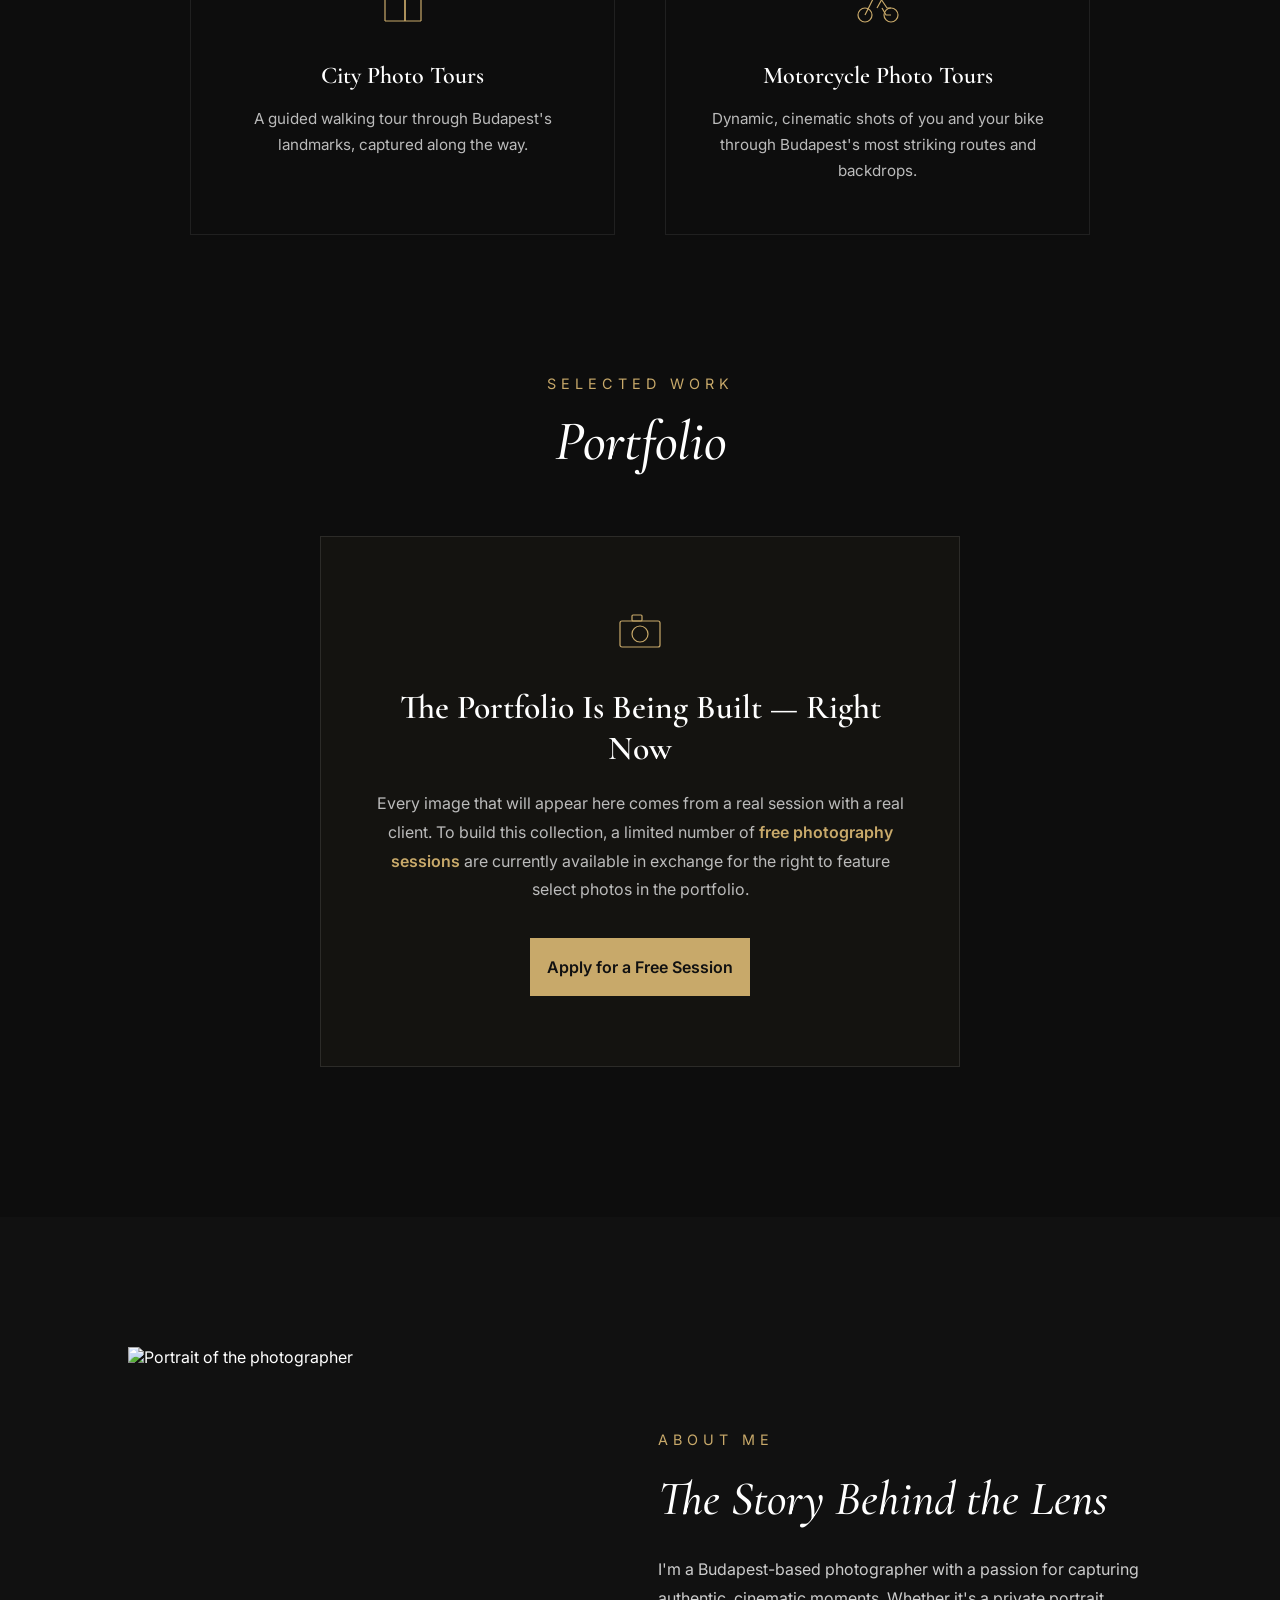
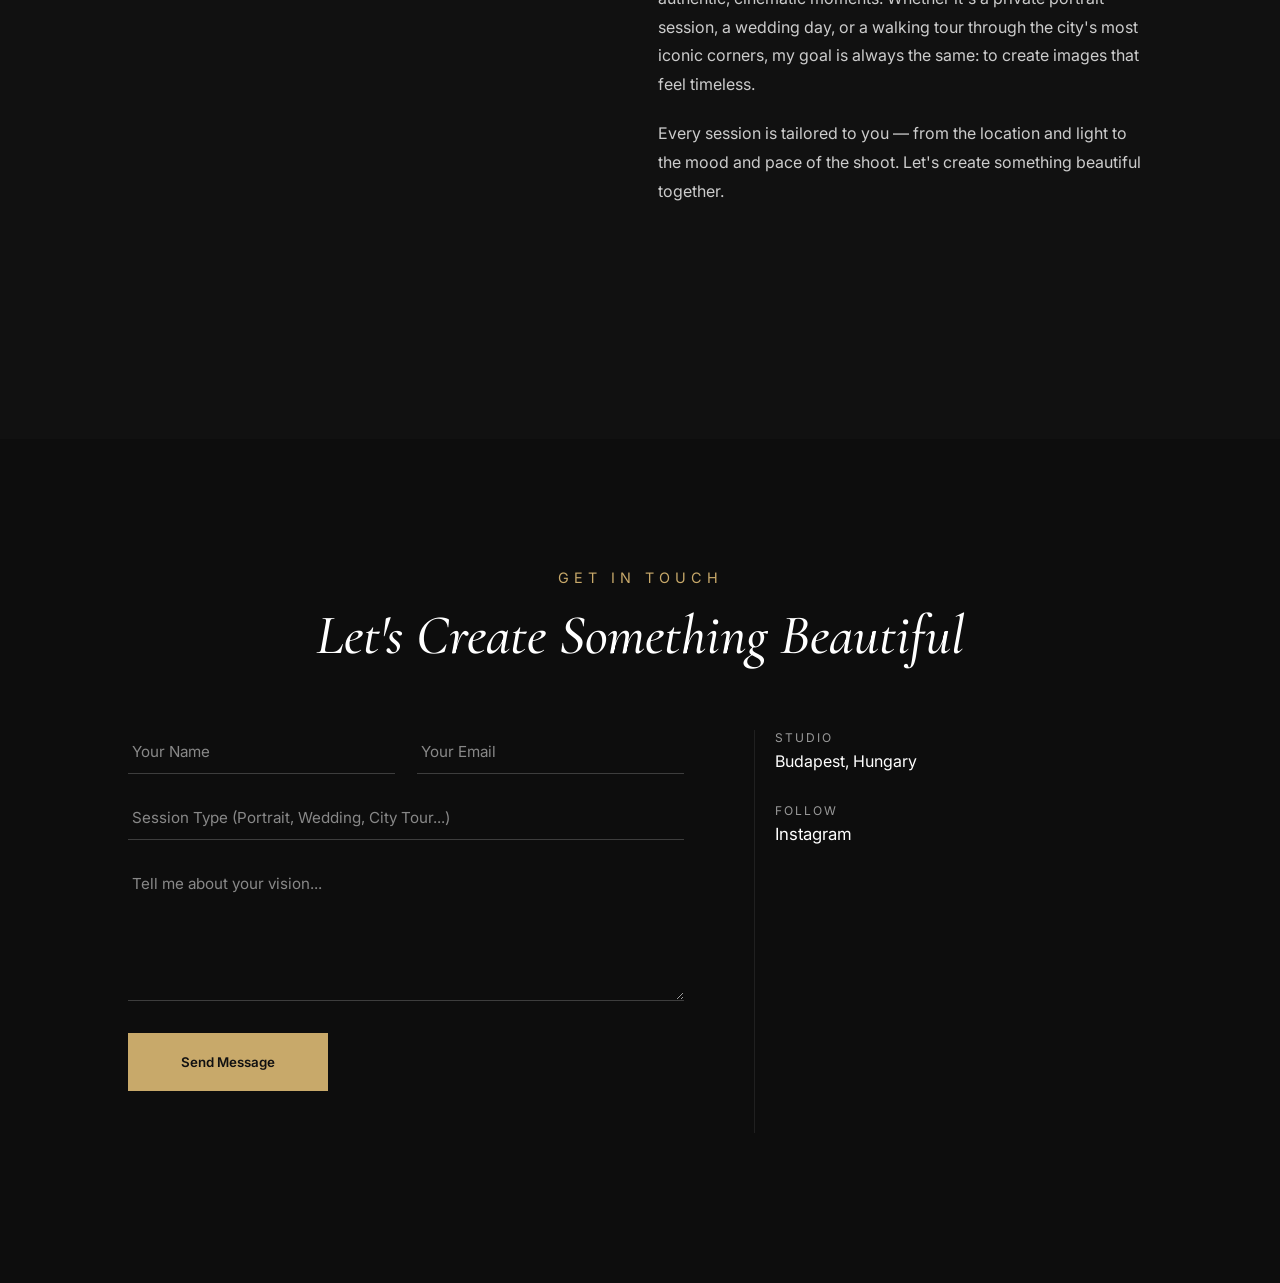
==== commit b443f217: "Publikus Portfolio szekció: dinamikus betöltés + album lightbox" ====
--- a/index.html
+++ b/index.html
@@ -264,47 +264,15 @@
 
     </div>
 
-    <!-- Amint megvannak a saját portfolió képeid, minden "portfolio-placeholder"
-         div helyére tegyél egy ilyen szerkezetet:
-         <div class="portfolio-item"><img src="assets/images/portfolio1.jpg" alt="..."></div>
-         (portfolio1.jpg, portfolio2.jpg stb. — csak másold a fájlokat az
-         assets/images/ mappába ugyanezekkel a nevekkel) -->
-    <div class="portfolio-grid">
-
-        <div class="portfolio-placeholder tall reveal">
-            <svg viewBox="0 0 48 48" fill="none" stroke="#C8A96A" stroke-width="1"><rect x="4" y="14" width="40" height="26" rx="2"/><circle cx="24" cy="27" r="8"/><rect x="16" y="8" width="10" height="6" rx="1"/></svg>
-            <span>Coming Soon</span>
-        </div>
-
-        <div class="portfolio-placeholder reveal">
-            <svg viewBox="0 0 48 48" fill="none" stroke="#C8A96A" stroke-width="1"><rect x="4" y="14" width="40" height="26" rx="2"/><circle cx="24" cy="27" r="8"/><rect x="16" y="8" width="10" height="6" rx="1"/></svg>
-            <span>Coming Soon</span>
-        </div>
-
-        <div class="portfolio-placeholder reveal">
-            <svg viewBox="0 0 48 48" fill="none" stroke="#C8A96A" stroke-width="1"><rect x="4" y="14" width="40" height="26" rx="2"/><circle cx="24" cy="27" r="8"/><rect x="16" y="8" width="10" height="6" rx="1"/></svg>
-            <span>Coming Soon</span>
-        </div>
-
-        <div class="portfolio-placeholder reveal">
-            <svg viewBox="0 0 48 48" fill="none" stroke="#C8A96A" stroke-width="1"><rect x="4" y="14" width="40" height="26" rx="2"/><circle cx="24" cy="27" r="8"/><rect x="16" y="8" width="10" height="6" rx="1"/></svg>
-            <span>Coming Soon</span>
-        </div>
-
-        <div class="portfolio-placeholder tall reveal">
-            <svg viewBox="0 0 48 48" fill="none" stroke="#C8A96A" stroke-width="1"><rect x="4" y="14" width="40" height="26" rx="2"/><circle cx="24" cy="27" r="8"/><rect x="16" y="8" width="10" height="6" rx="1"/></svg>
-            <span>Coming Soon</span>
-        </div>
-
-        <div class="portfolio-placeholder reveal">
-            <svg viewBox="0 0 48 48" fill="none" stroke="#C8A96A" stroke-width="1"><rect x="4" y="14" width="40" height="26" rx="2"/><circle cx="24" cy="27" r="8"/><rect x="16" y="8" width="10" height="6" rx="1"/></svg>
-            <span>Coming Soon</span>
-        </div>
-
-    </div>
-
-    <!-- A promó blokk marad — ez magyarázza, miért "Coming Soon" a rács,
-         és ösztönzi az ingyenes session foglalását. -->
+    <!-- A tartalom (önálló képek + album borítók) dinamikusan töltődik be
+         a js/portfolio.js-ből, a publikus /api/portfolio/public végpontról.
+         Ha még nincs publikált tartalom, ez a rács üres/rejtett marad, és
+         csak a lenti "ingyenes session" CTA blokk látszik. -->
+    <div class="portfolio-grid" id="portfolioGrid" hidden></div>
+
+    <!-- Ez a promó blokk MINDIG látszik — akkor is, ha már van feltöltött
+         portfolió-tartalom, mert az ingyenes session-ök hirdetése önmagában
+         is fontos marad. -->
     <div class="portfolio-building reveal">
 
         <svg class="portfolio-building-icon" viewBox="0 0 48 48" fill="none" stroke="#C8A96A" stroke-width="1.2">
@@ -466,13 +434,20 @@
 
     <button class="lightbox-prev" id="lightboxPrev" aria-label="Previous">&#8249;</button>
 
-    <img src="" alt="" class="lightbox-image" id="lightboxImage">
+    <div class="lightbox-content">
+
+        <img src="" alt="" class="lightbox-image" id="lightboxImage">
+
+        <span class="lightbox-caption" id="lightboxCaption"></span>
+
+    </div>
 
     <button class="lightbox-next" id="lightboxNext" aria-label="Next">&#8250;</button>
 
 </div>
 
 <script src="js/main.js"></script>
+<script src="js/portfolio.js"></script>
 
 </body>
 
--- a/css/style.css
+++ b/css/style.css
@@ -4,6 +4,15 @@
 
 *{margin:0;padding:0;box-sizing:border-box}
 html{scroll-behavior:smooth}
+
+/* Biztosítja, hogy a "hidden" attribútum mindig érvényesüljön, még akkor
+   is, ha egy adott class külön display-t állít be (pl. .portfolio-grid
+   { display:grid }) — enélkül a #portfolioGrid rögtön látszódna, mielőtt
+   a JS eldöntené, van-e egyáltalán publikált tartalom. */
+[hidden]{
+    display:none !important;
+}
+
 body{
     font-family:"Inter",sans-serif;
     background:#111;
@@ -401,6 +410,32 @@
     transform:scale(1.06);
 }
 
+/* ALBUM KÁRTYA — cím + fotószám overlay a borítóképen */
+.portfolio-album-overlay{
+    position:absolute;
+    inset:0;
+    display:flex;
+    flex-direction:column;
+    justify-content:flex-end;
+    padding:16px;
+    background:linear-gradient(to top, rgba(0,0,0,.85), rgba(0,0,0,0) 60%);
+    pointer-events:none;
+}
+.portfolio-album-title{
+    font-family:"Cormorant Garamond",serif;
+    font-weight:600;
+    font-size:1.15rem;
+    color:#fff;
+    line-height:1.2;
+}
+.portfolio-album-count{
+    margin-top:4px;
+    font-size:.72rem;
+    letter-spacing:1px;
+    text-transform:uppercase;
+    color:#C8A96A;
+}
+
 /* ÜRES PORTFOLIO HELYEK — amíg nincs feltöltött kép */
 .portfolio-placeholder{
     display:flex;
@@ -461,11 +496,25 @@
 .lightbox.open{
     display:flex;
 }
+.lightbox-content{
+    display:flex;
+    flex-direction:column;
+    align-items:center;
+    gap:16px;
+    max-width:90vw;
+}
 .lightbox-image{
-    max-width:85vw;
-    max-height:85vh;
+    max-width:88vw;
+    max-height:80vh;
     object-fit:contain;
     box-shadow:0 20px 60px rgba(0,0,0,.5);
+}
+.lightbox-caption{
+    font-size:.85rem;
+    letter-spacing:.5px;
+    color:#999;
+    text-align:center;
+    min-height:1.2em;
 }
 .lightbox-close,
 .lightbox-prev,
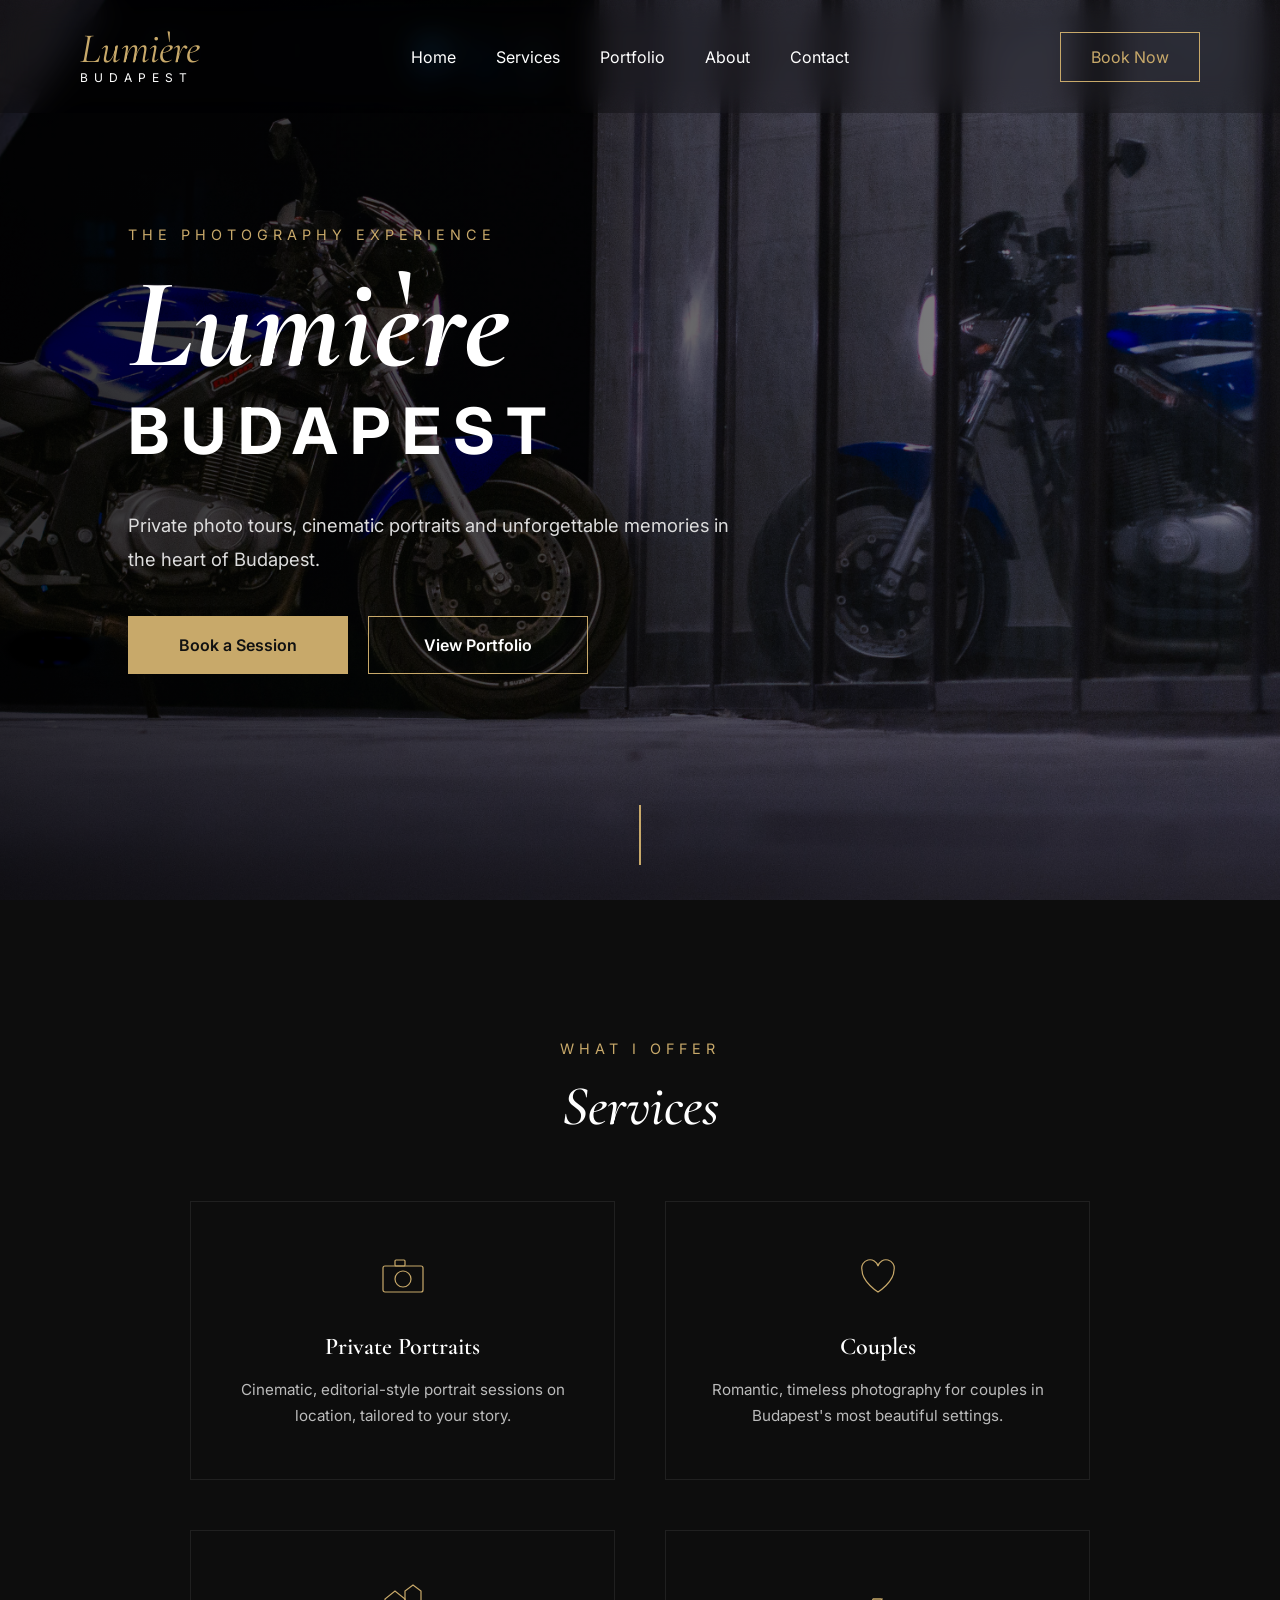
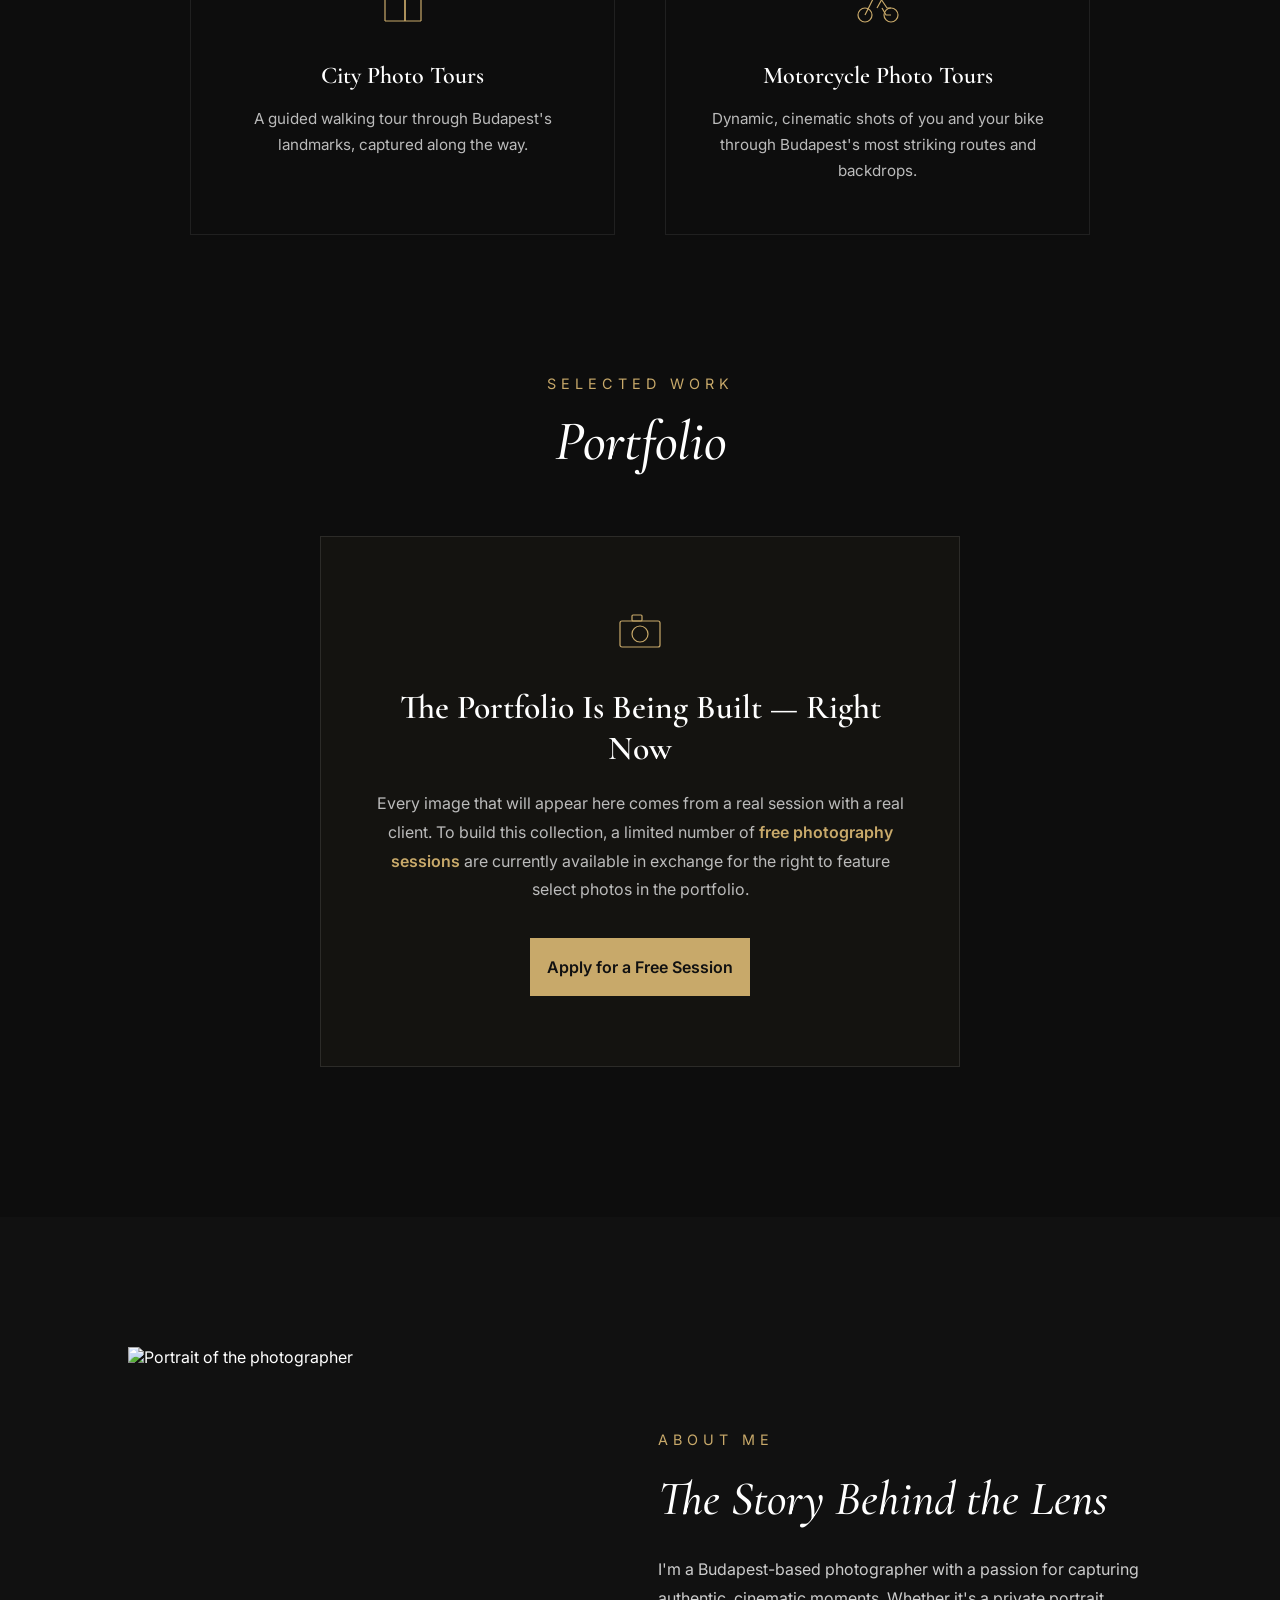
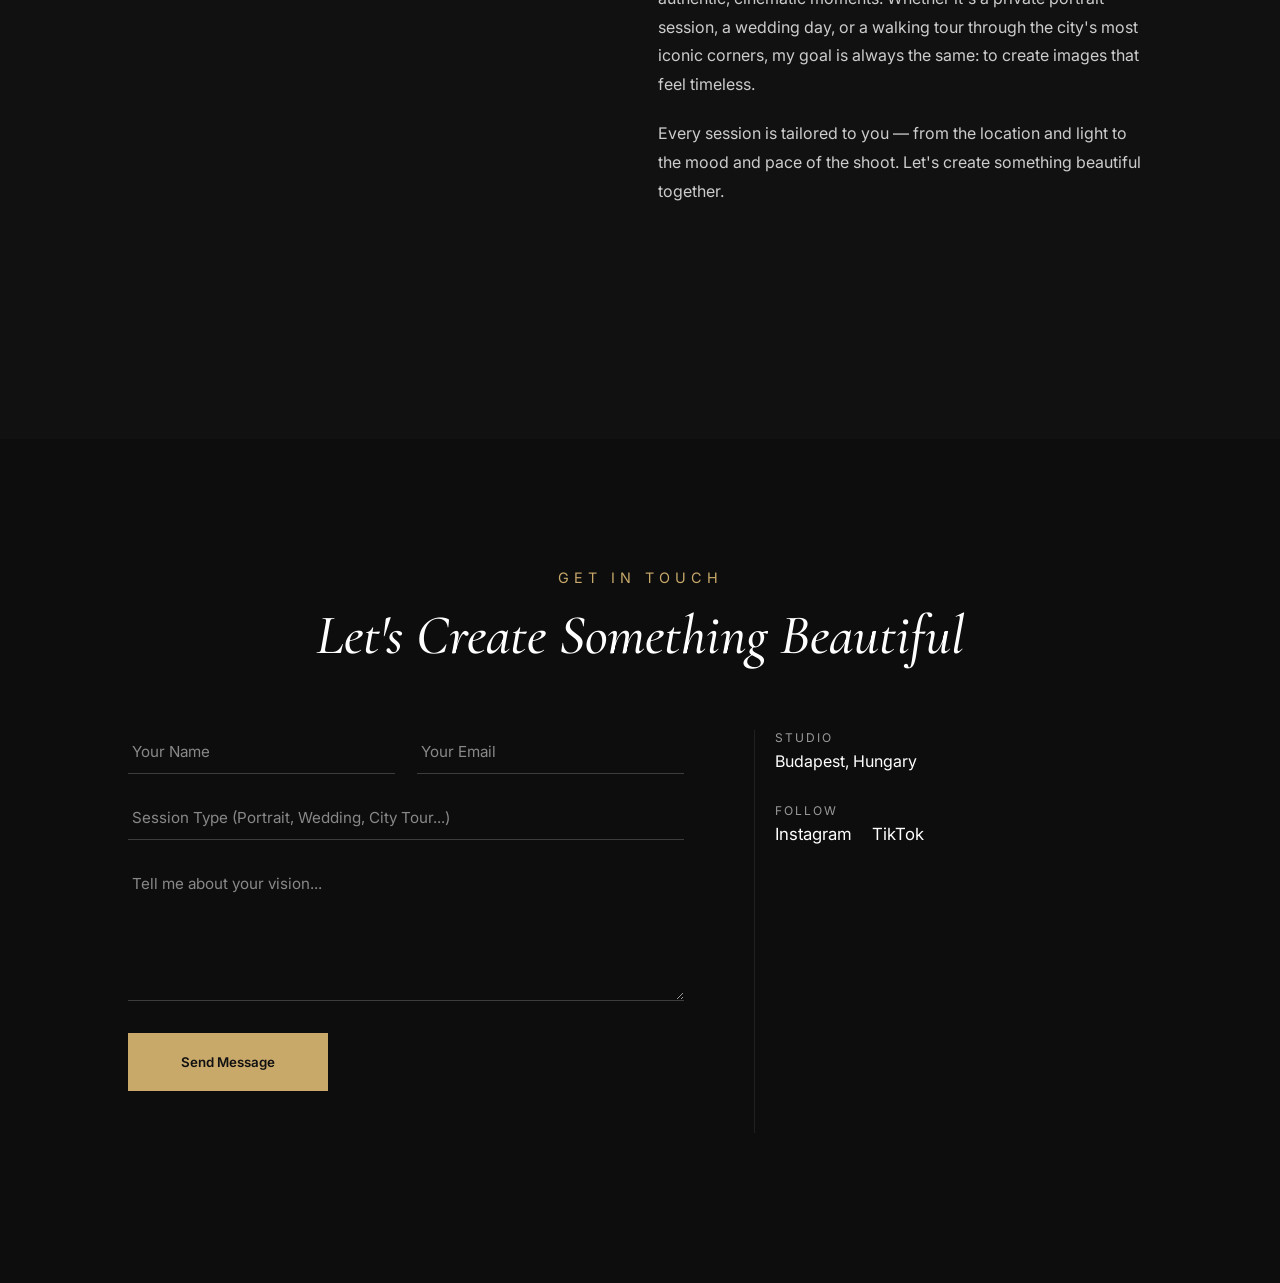
==== commit 31fecce3: "Admin gombok egységesítése a főoldal stílusával + TikTok link hozzáadása" ====
--- a/index.html
+++ b/index.html
@@ -418,7 +418,10 @@
 
             <div class="info-item">
                 <span class="info-label">Follow</span>
-                <a href="https://www.instagram.com/lumiere.budapest" target="_blank" rel="noopener">Instagram</a>
+                <div class="info-links">
+                    <a href="https://www.instagram.com/lumiere.budapest" target="_blank" rel="noopener">Instagram</a>
+                    <a href="https://www.tiktok.com/@lumiere.budapest" target="_blank" rel="noopener">TikTok</a>
+                </div>
             </div>
 
         </div>
--- a/css/style.css
+++ b/css/style.css
@@ -374,10 +374,8 @@
 .portfolio-building{padding:50px 26px}
 }
 .portfolio-grid{
-    display:grid;
-    grid-template-columns:repeat(3,1fr);
-    grid-auto-rows:220px;
-    gap:14px;
+    columns:3;
+    column-gap:14px;
     max-width:1200px;
     margin:0 auto 70px;
 }
@@ -386,14 +384,13 @@
     overflow:hidden;
     cursor:pointer;
     background:#1a1a1a;
-}
-.portfolio-item.tall{
-    grid-row:span 2;
+    break-inside:avoid;
+    margin-bottom:14px;
 }
 .portfolio-item img{
+    display:block;
     width:100%;
-    height:100%;
-    object-fit:cover;
+    height:auto;
     transition:.5s ease;
 }
 .portfolio-item::after{
@@ -470,17 +467,13 @@
 }
 @media(max-width:900px){
 .portfolio-grid{
-    grid-template-columns:repeat(2,1fr);
-    grid-auto-rows:180px;
+    columns:2;
 }
 }
 @media(max-width:560px){
 .portfolio-grid{
-    grid-template-columns:1fr;
-    grid-auto-rows:260px;
-}
-.portfolio-item.tall,
-.portfolio-placeholder.tall{grid-row:span 1}
+    columns:1;
+}
 }
 
 /* LIGHTBOX */
@@ -697,6 +690,11 @@
 }
 .info-item a:hover{
     color:#C8A96A;
+}
+.info-links{
+    display:flex;
+    gap:20px;
+    flex-wrap:wrap;
 }
 @media(max-width:900px){
 .contact{padding:100px 6% 110px}
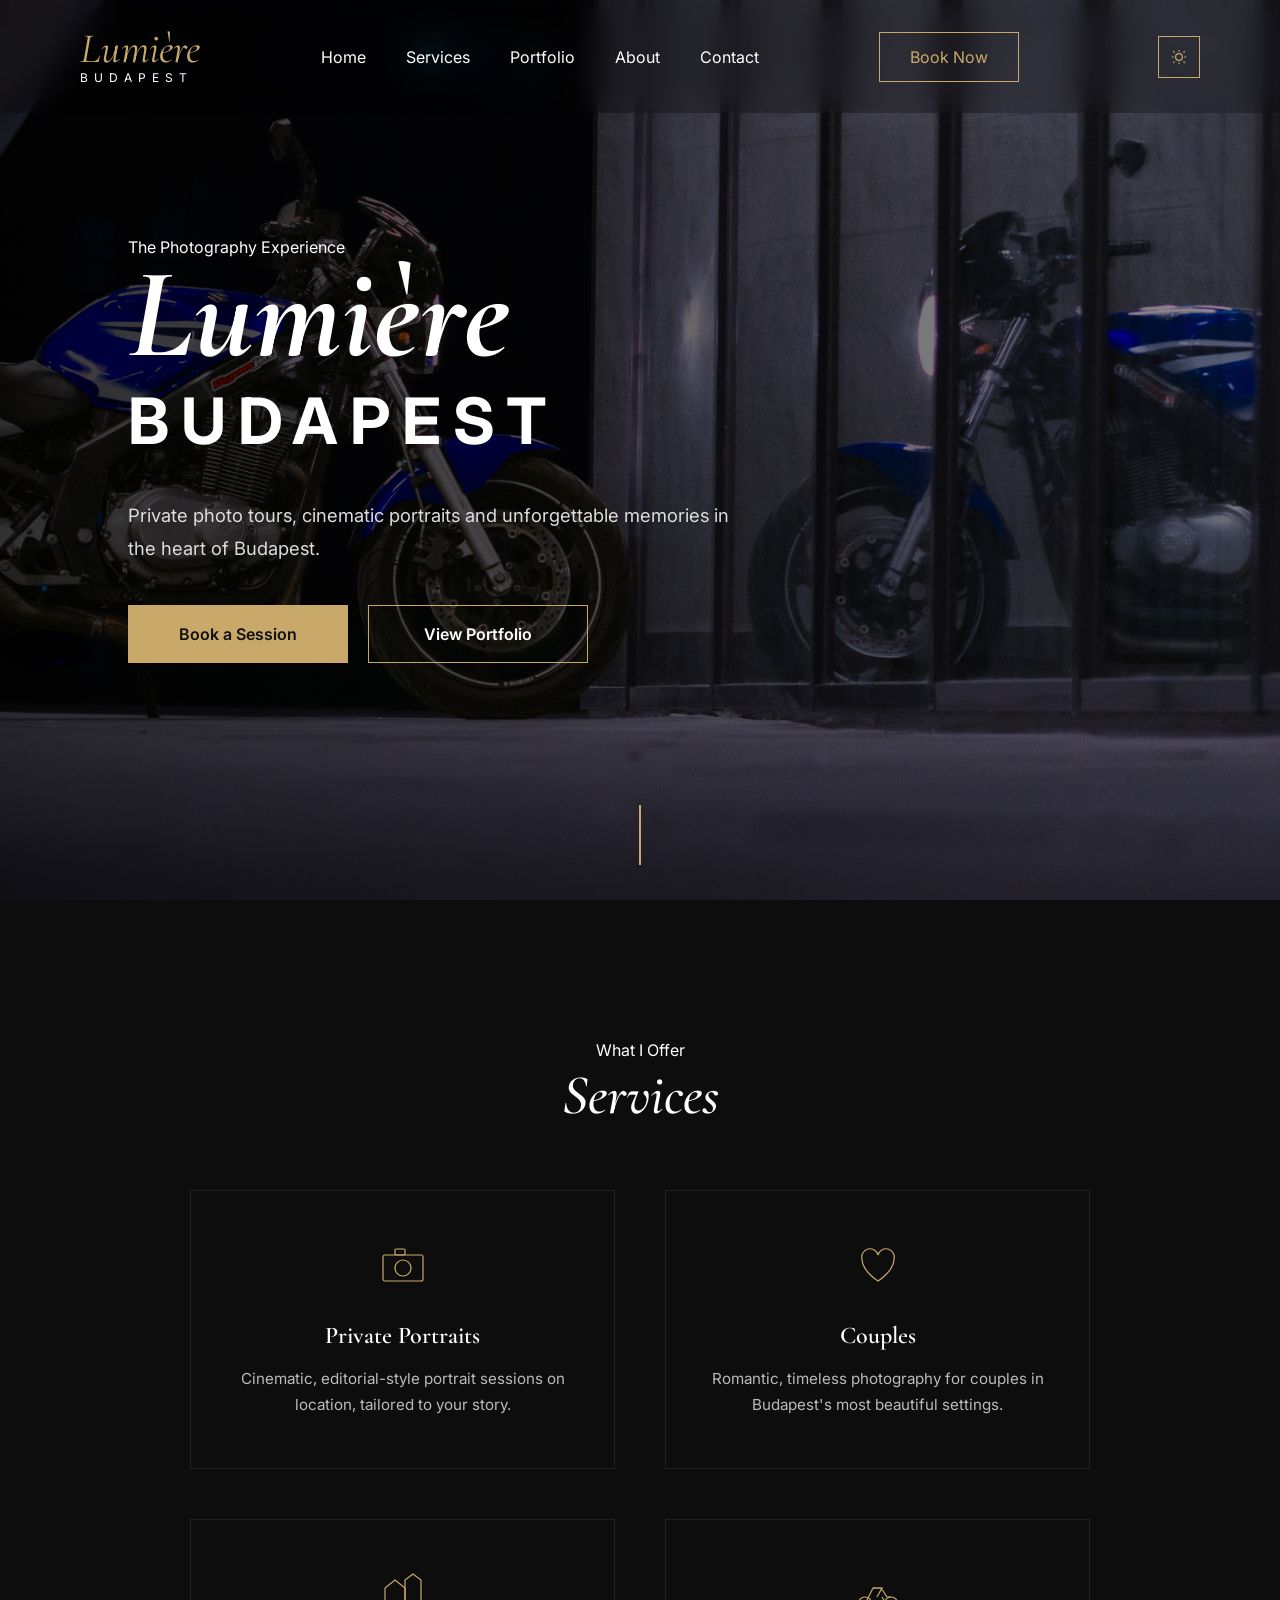
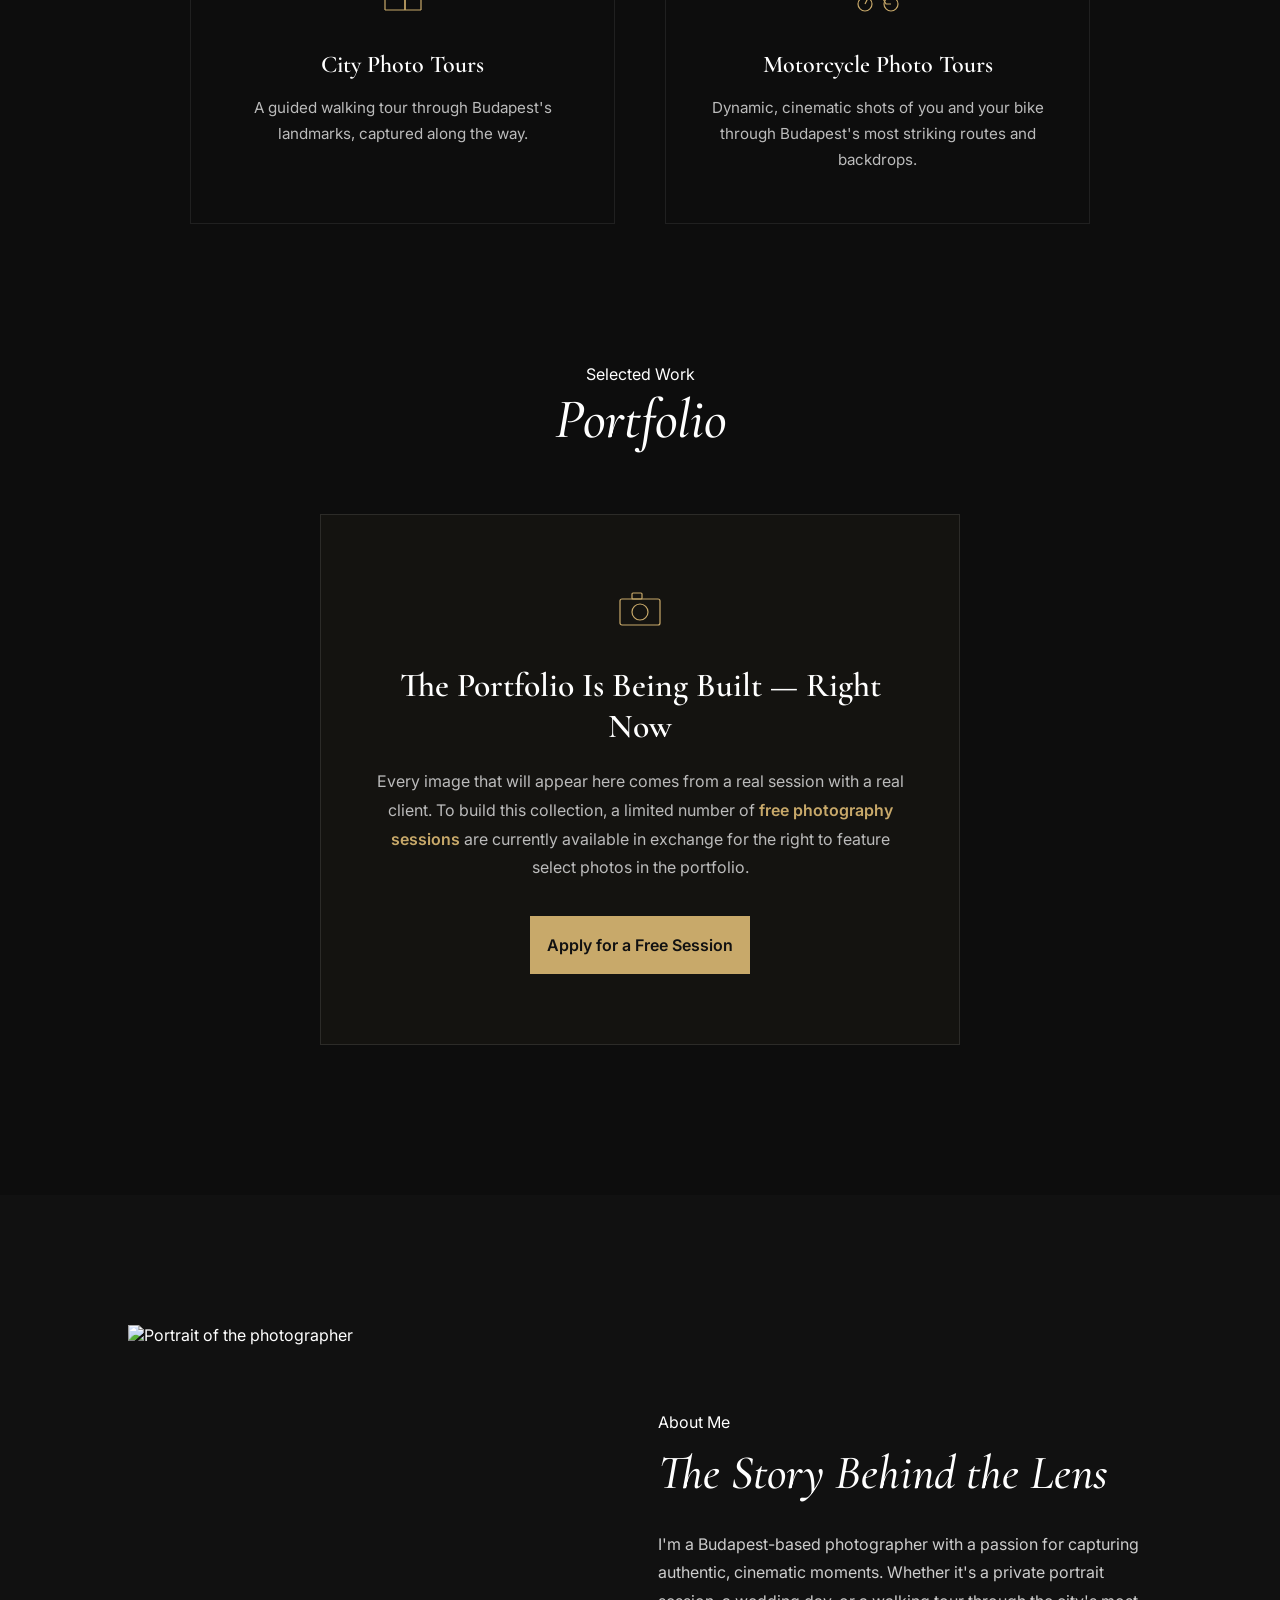
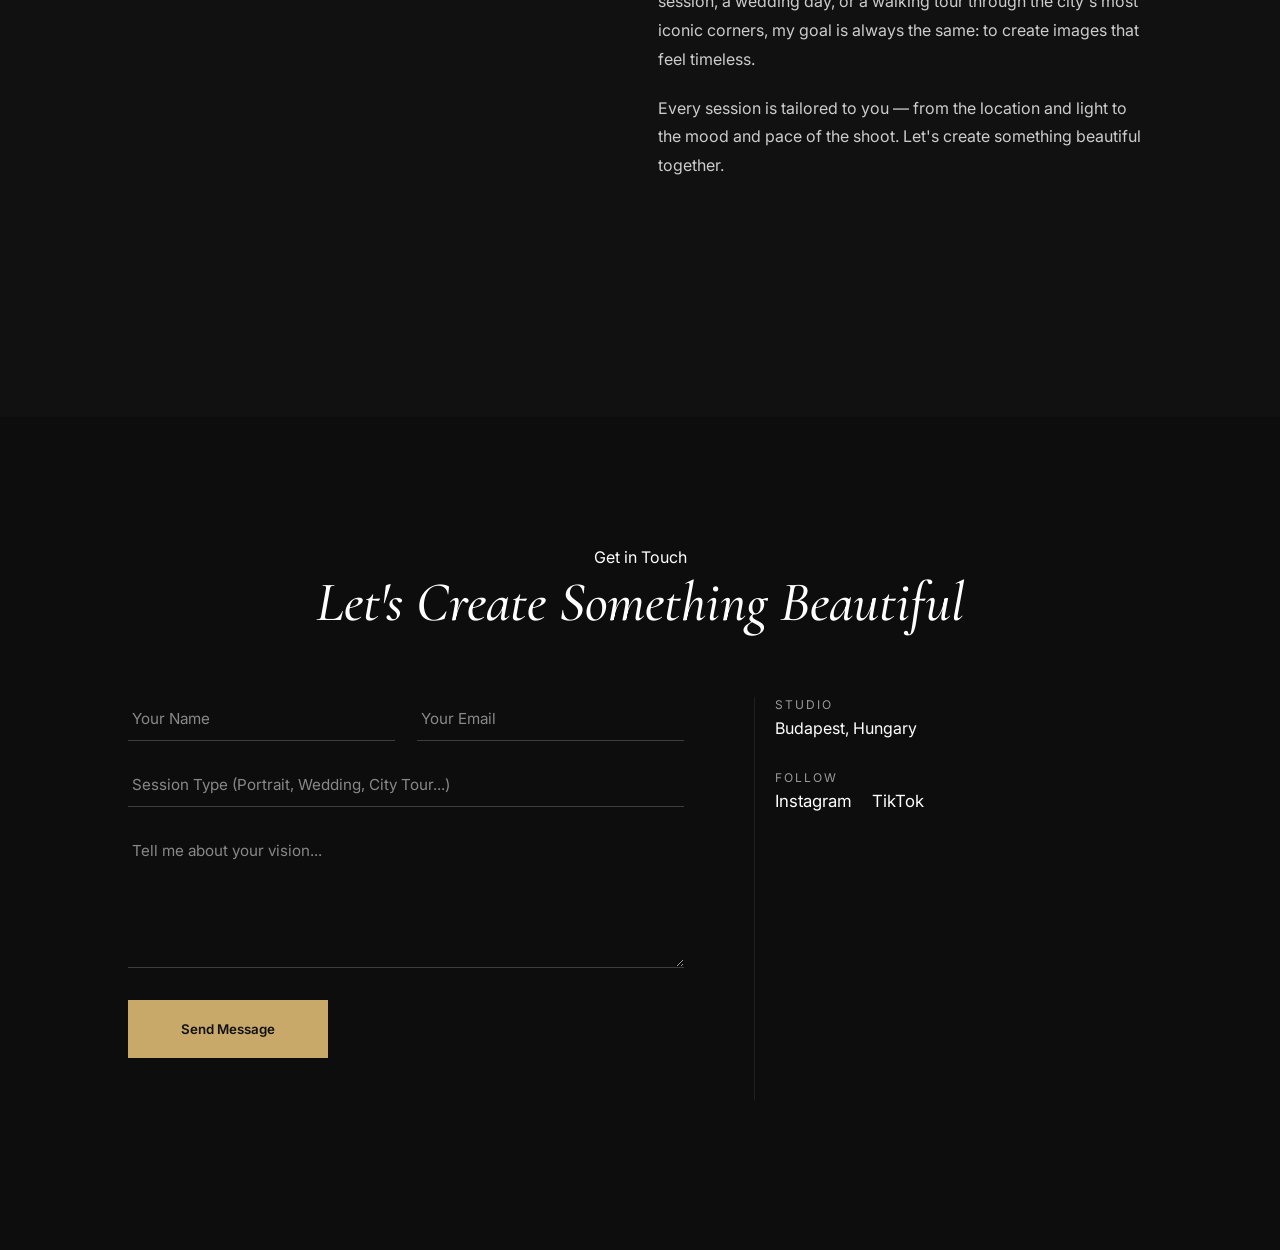
==== commit 681de118: "Sötét/világos téma váltó gomb hozzáadása a főoldalhoz" ====
--- a/index.html
+++ b/index.html
@@ -2,6 +2,18 @@
 <html lang="en">
 
 <head>
+
+    <!-- Elmentett téma-preferencia alkalmazása, mielőtt bármi kirajzolódna
+         (így nincs "felvillanás" a rossz témával betöltéskor). -->
+    <script>
+    (function(){
+        try{
+            if(localStorage.getItem('lumiereTheme') === 'light'){
+                document.documentElement.setAttribute('data-theme','light');
+            }
+        }catch(e){}
+    })();
+    </script>
 
     <meta charset="UTF-8">
 
@@ -87,6 +99,19 @@
         Book Now
 
     </a>
+
+    <button class="theme-toggle" id="themeToggle" aria-label="Toggle light/dark theme" type="button">
+
+        <svg class="icon-sun" viewBox="0 0 24 24" fill="none" stroke="currentColor" stroke-width="1.6">
+            <circle cx="12" cy="12" r="4.5"/>
+            <path d="M12 2.5v2.5M12 19v2.5M4.2 4.2l1.8 1.8M18 18l1.8 1.8M2.5 12H5M19 12h2.5M4.2 19.8L6 18M18 6l1.8-1.8"/>
+        </svg>
+
+        <svg class="icon-moon" viewBox="0 0 24 24" fill="none" stroke="currentColor" stroke-width="1.6">
+            <path d="M20 14.5A8.5 8.5 0 1 1 9.5 4a6.8 6.8 0 0 0 10.5 10.5z"/>
+        </svg>
+
+    </button>
 
     <div class="hamburger" id="hamburger">
         <span></span>
--- a/css/style.css
+++ b/css/style.css
@@ -13,11 +13,54 @@
     display:none !important;
 }
 
+/* ==========================================
+   THEME TOKENS — sötét (alapértelmezett) és világos
+   téma. A Hero szekció és a Lightbox szándékosan
+   mindkét témában sötét marad (fotó-háttér miatt).
+========================================== */
+:root{
+    --bg:#111;
+    --bg-alt:#0d0d0d;
+    --bg-card:#1a1a1a;
+    --text:#fff;
+    --text-secondary:#ccc;
+    --text-body:#bbb;
+    --text-muted:#999;
+    --text-faint:#888;
+    --border-soft:rgba(255,255,255,.08);
+    --border-med:rgba(255,255,255,.1);
+    --border-strong:rgba(255,255,255,.2);
+    --navbar-bg:rgba(0,0,0,.25);
+    --navbar-bg-scrolled:rgba(15,15,15,.9);
+    --mobile-nav-bg:rgba(15,15,15,.97);
+    --placeholder-color:#888;
+    --accent:#C8A96A;
+    --accent-contrast:#111;
+}
+:root[data-theme="light"]{
+    --bg:#faf8f4;
+    --bg-alt:#f1ede5;
+    --bg-card:#e9e3d8;
+    --text:#1a1712;
+    --text-secondary:#3a352c;
+    --text-body:#514b3f;
+    --text-muted:#6b6355;
+    --text-faint:#847c6c;
+    --border-soft:rgba(0,0,0,.08);
+    --border-med:rgba(0,0,0,.12);
+    --border-strong:rgba(0,0,0,.2);
+    --navbar-bg:rgba(250,248,244,.55);
+    --navbar-bg-scrolled:rgba(250,248,244,.92);
+    --mobile-nav-bg:rgba(250,248,244,.97);
+    --placeholder-color:#7a7264;
+}
+
 body{
     font-family:"Inter",sans-serif;
-    background:#111;
-    color:#fff;
+    background:var(--bg);
+    color:var(--text);
     overflow-x:hidden;
+    transition:background .35s,color .35s;
 }
 img{display:block;max-width:100%}
 a{text-decoration:none;color:inherit}
@@ -32,14 +75,16 @@
     align-items:center;
     padding:28px 80px;
     z-index:1000;
-    background:rgba(0,0,0,.25);
+    background:var(--navbar-bg);
     backdrop-filter:blur(16px);
     transition:.35s;
+    color:#fff;
 }
 .navbar.scrolled{
-    background:rgba(15,15,15,.9);
+    background:var(--navbar-bg-scrolled);
     padding:18px 80px;
     box-shadow:0 10px 30px rgba(0,0,0,.35);
+    color:var(--text);
 }
 .logo{display:flex;flex-direction:column}
 .logo-script{
@@ -71,14 +116,41 @@
 nav a:hover::after{width:100%}
 .button{
     padding:14px 30px;
-    border:1px solid #C8A96A;
-    color:#C8A96A;
+    border:1px solid var(--accent);
+    color:var(--accent);
     transition:.3s;
 }
 .button:hover{
-    background:#C8A96A;
-    color:#111;
-}
+    background:var(--accent);
+    color:var(--accent-contrast);
+}
+
+/* TÉMA VÁLTÓ GOMB */
+.theme-toggle{
+    display:inline-flex;
+    align-items:center;
+    justify-content:center;
+    width:42px;
+    height:42px;
+    margin-left:18px;
+    border:1px solid var(--accent);
+    background:none;
+    color:var(--accent);
+    cursor:pointer;
+    transition:.3s;
+    flex-shrink:0;
+}
+.theme-toggle:hover{
+    background:var(--accent);
+    color:var(--accent-contrast);
+}
+.theme-toggle svg{
+    width:18px;
+    height:18px;
+}
+.theme-toggle .icon-moon{display:none}
+[data-theme="light"] .theme-toggle .icon-sun{display:none}
+[data-theme="light"] .theme-toggle .icon-moon{display:block}
 
 /* HAMBURGER (mobil menü gomb) */
 .hamburger{
@@ -93,7 +165,7 @@
     display:block;
     width:100%;
     height:2px;
-    background:#fff;
+    background:currentColor;
     transition:.3s;
 }
 .hamburger.open span:nth-child(1){
@@ -118,7 +190,8 @@
         align-items:flex-start;
         gap:32px;
         padding:0 48px;
-        background:rgba(15,15,15,.97);
+        background:var(--mobile-nav-bg);
+        color:var(--text);
         transform:translateX(100%);
         transition:.4s ease;
         z-index:1050;
@@ -187,6 +260,8 @@
     z-index:5;
     padding-left:10%;
     max-width:760px;
+    color:#fff;
+}
 }
 .eyebrow{
     display:block;
@@ -237,8 +312,11 @@
 }
 .btn-primary:hover{
     background:transparent;
+    color:var(--text);
+    transform:translateY(-4px);
+}
+.hero-buttons .btn-primary:hover{
     color:#fff;
-    transform:translateY(-4px);
 }
 .btn-secondary{
     color:#fff;
@@ -276,7 +354,7 @@
 /* SERVICES */
 .services{
     padding:140px 10% 120px;
-    background:#0d0d0d;
+    background:var(--bg-alt);
 }
 .section-head{
     text-align:center;
@@ -304,17 +382,17 @@
 .service-card{
     text-align:center;
     padding:50px 30px;
-    border:1px solid rgba(255,255,255,.08);
+    border:1px solid var(--border-soft);
     transition:.35s;
 }
 .service-card:hover{
-    border-color:#C8A96A;
+    border-color:var(--accent);
     transform:translateY(-6px);
 }
 .service-icon{
     width:48px;
     height:48px;
-    color:#C8A96A;
+    color:var(--accent);
     margin-bottom:28px;
 }
 .service-card h3{
@@ -324,7 +402,7 @@
     margin-bottom:16px;
 }
 .service-card p{
-    color:#bbb;
+    color:var(--text-body);
     line-height:1.7;
     font-size:.95rem;
 }
@@ -336,7 +414,7 @@
 /* PORTFOLIO */
 .portfolio{
     padding:20px 10% 150px;
-    background:#0d0d0d;
+    background:var(--bg-alt);
 }
 
 /* PORTFÓLIÓ ÉPÍTÉSE ALATT — ideiglenes felhívás kép-rács helyett */
@@ -345,7 +423,7 @@
     margin:0 auto;
     text-align:center;
     padding:70px 50px;
-    border:1px solid rgba(255,255,255,.1);
+    border:1px solid var(--border-med);
     background:rgba(200,169,106,.04);
 }
 .portfolio-building-icon{
@@ -358,16 +436,16 @@
     font-weight:600;
     font-size:clamp(1.6rem,3vw,2.1rem);
     margin-bottom:20px;
-    color:#fff;
+    color:var(--text);
 }
 .portfolio-building p{
-    color:#bbb;
+    color:var(--text-body);
     line-height:1.8;
     margin-bottom:34px;
     font-size:1rem;
 }
 .portfolio-building p strong{
-    color:#C8A96A;
+    color:var(--accent);
     font-weight:600;
 }
 @media(max-width:600px){
@@ -383,7 +461,7 @@
     position:relative;
     overflow:hidden;
     cursor:pointer;
-    background:#1a1a1a;
+    background:var(--bg-card);
     break-inside:avoid;
     margin-bottom:14px;
 }
@@ -430,7 +508,7 @@
     font-size:.72rem;
     letter-spacing:1px;
     text-transform:uppercase;
-    color:#C8A96A;
+    color:var(--accent);
 }
 
 /* ÜRES PORTFOLIO HELYEK — amíg nincs feltöltött kép */
@@ -441,7 +519,7 @@
     justify-content:center;
     gap:14px;
     border:1px dashed rgba(200,169,106,.35);
-    background:rgba(255,255,255,.015);
+    background:rgba(200,169,106,.02);
     transition:.35s;
 }
 .portfolio-placeholder.tall{
@@ -456,11 +534,11 @@
     font-size:.75rem;
     letter-spacing:2px;
     text-transform:uppercase;
-    color:#888;
+    color:var(--text-faint);
 }
 .portfolio-placeholder:hover{
     border-color:#C8A96A;
-    background:rgba(200,169,106,.04);
+    background:rgba(200,169,106,.06);
 }
 .portfolio-placeholder:hover svg{
     opacity:1;
@@ -553,7 +631,7 @@
     gap:80px;
     align-items:center;
     padding:130px 10%;
-    background:#111;
+    background:var(--bg);
 }
 .about-image{
     aspect-ratio:4/5;
@@ -574,7 +652,7 @@
     line-height:1.15;
 }
 .about-content p{
-    color:#ccc;
+    color:var(--text-secondary);
     line-height:1.8;
     margin-bottom:20px;
     max-width:520px;
@@ -591,13 +669,13 @@
 .stat-number{
     font-family:"Cormorant Garamond",serif;
     font-size:2.4rem;
-    color:#C8A96A;
+    color:var(--accent);
     line-height:1;
 }
 .stat-label{
     margin-top:8px;
     font-size:.8rem;
-    color:#999;
+    color:var(--text-muted);
     letter-spacing:.5px;
 }
 @media(max-width:900px){
@@ -612,7 +690,7 @@
 /* CONTACT */
 .contact{
     padding:130px 10% 150px;
-    background:#0d0d0d;
+    background:var(--bg-alt);
 }
 .contact-wrapper{
     display:grid;
@@ -635,8 +713,8 @@
 .contact-form textarea{
     background:transparent;
     border:none;
-    border-bottom:1px solid rgba(255,255,255,.2);
-    color:#fff;
+    border-bottom:1px solid var(--border-strong);
+    color:var(--text);
     padding:12px 4px;
     font-family:"Inter",sans-serif;
     font-size:.95rem;
@@ -645,24 +723,24 @@
 }
 .contact-form input::placeholder,
 .contact-form textarea::placeholder{
-    color:#888;
+    color:var(--placeholder-color);
 }
 .contact-form input:focus,
 .contact-form textarea:focus{
     outline:none;
-    border-bottom-color:#C8A96A;
+    border-bottom-color:var(--accent);
 }
 .contact-form .btn-primary{
     margin-top:10px;
     align-self:flex-start;
     min-width:200px;
-    border:1px solid #C8A96A;
+    border:1px solid var(--accent);
     cursor:pointer;
     font-family:"Inter",sans-serif;
 }
 .form-status{
     font-size:.85rem;
-    color:#C8A96A;
+    color:var(--accent);
     min-height:20px;
 }
 .contact-info{
@@ -670,7 +748,7 @@
     flex-direction:column;
     gap:32px;
     padding-left:20px;
-    border-left:1px solid rgba(255,255,255,.08);
+    border-left:1px solid var(--border-soft);
 }
 .info-item{
     display:flex;
@@ -681,15 +759,15 @@
     font-size:.75rem;
     letter-spacing:2px;
     text-transform:uppercase;
-    color:#999;
+    color:var(--text-muted);
 }
 .info-item a{
-    color:#fff;
+    color:var(--text);
     transition:.3s;
     font-size:1.05rem;
 }
 .info-item a:hover{
-    color:#C8A96A;
+    color:var(--accent);
 }
 .info-links{
     display:flex;
@@ -704,7 +782,7 @@
 }
 .contact-info{
     border-left:none;
-    border-top:1px solid rgba(255,255,255,.08);
+    border-top:1px solid var(--border-soft);
     padding-left:0;
     padding-top:30px;
     flex-direction:row;
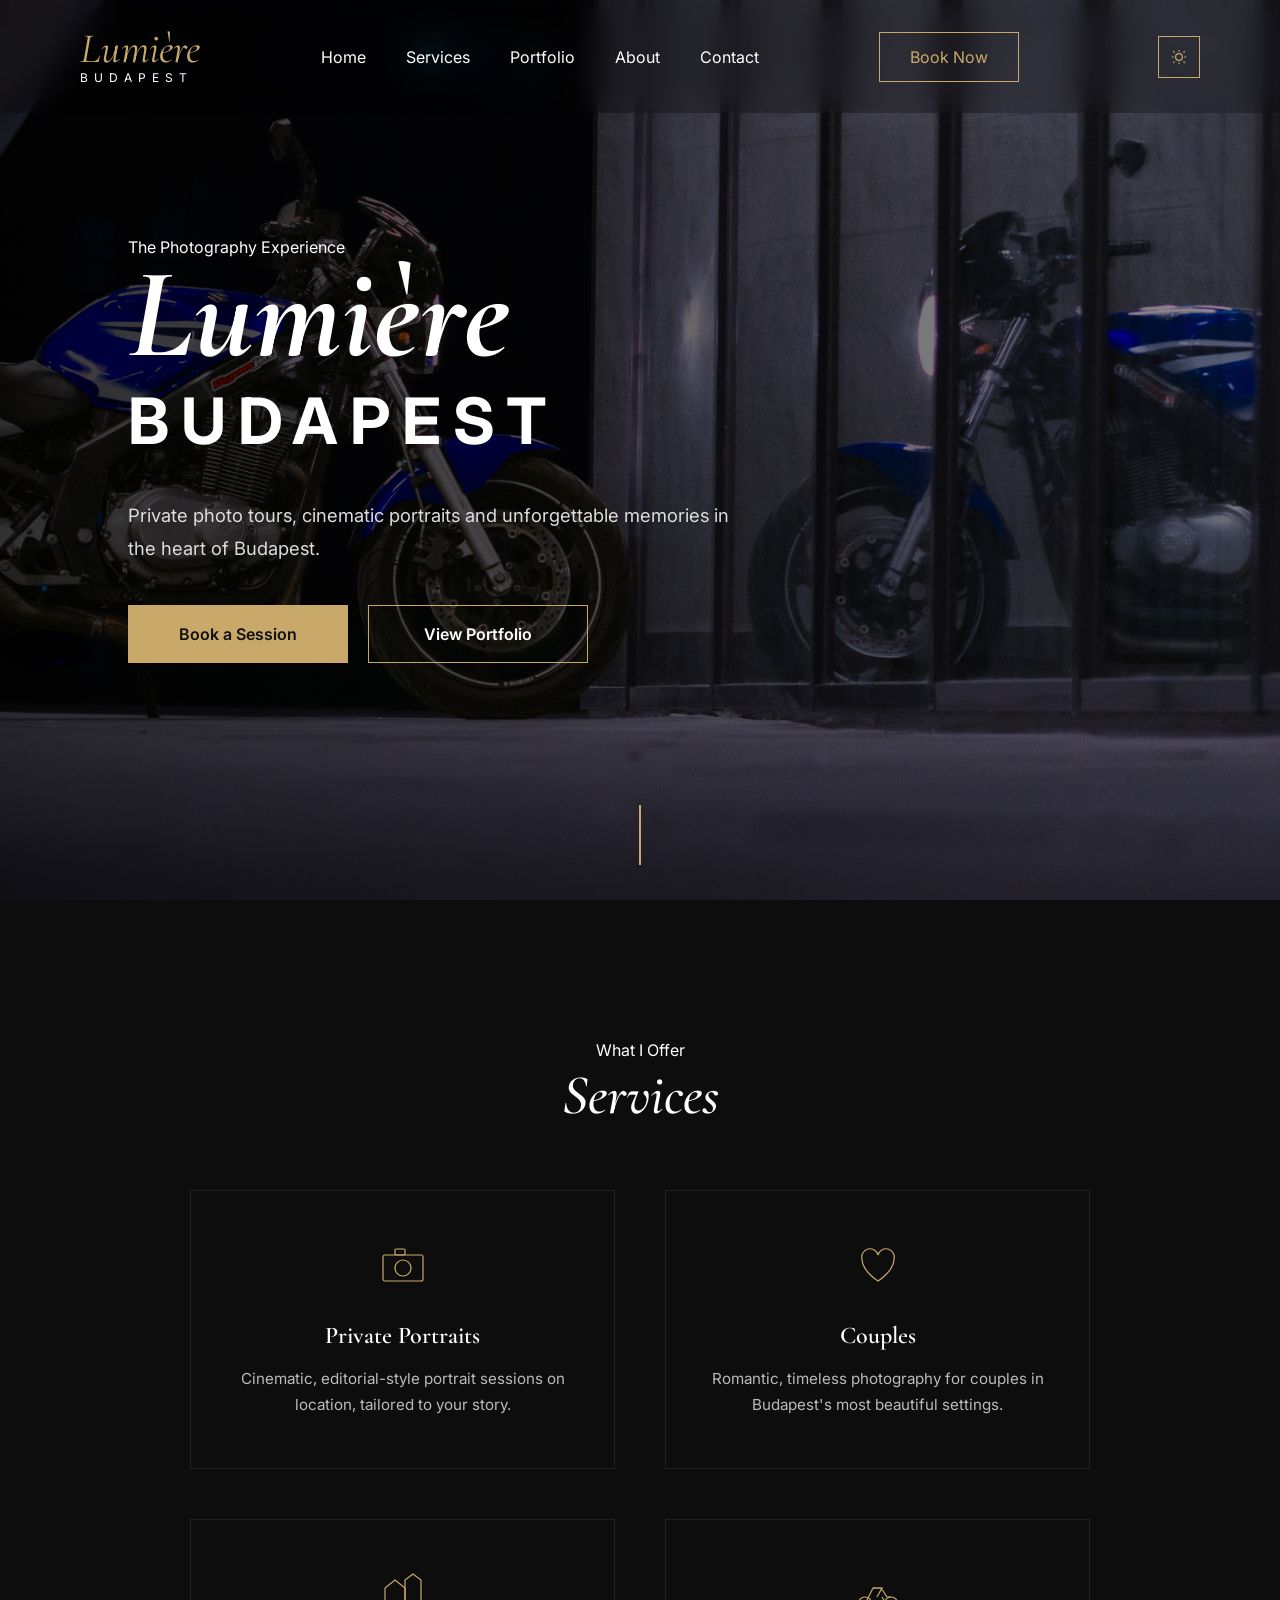
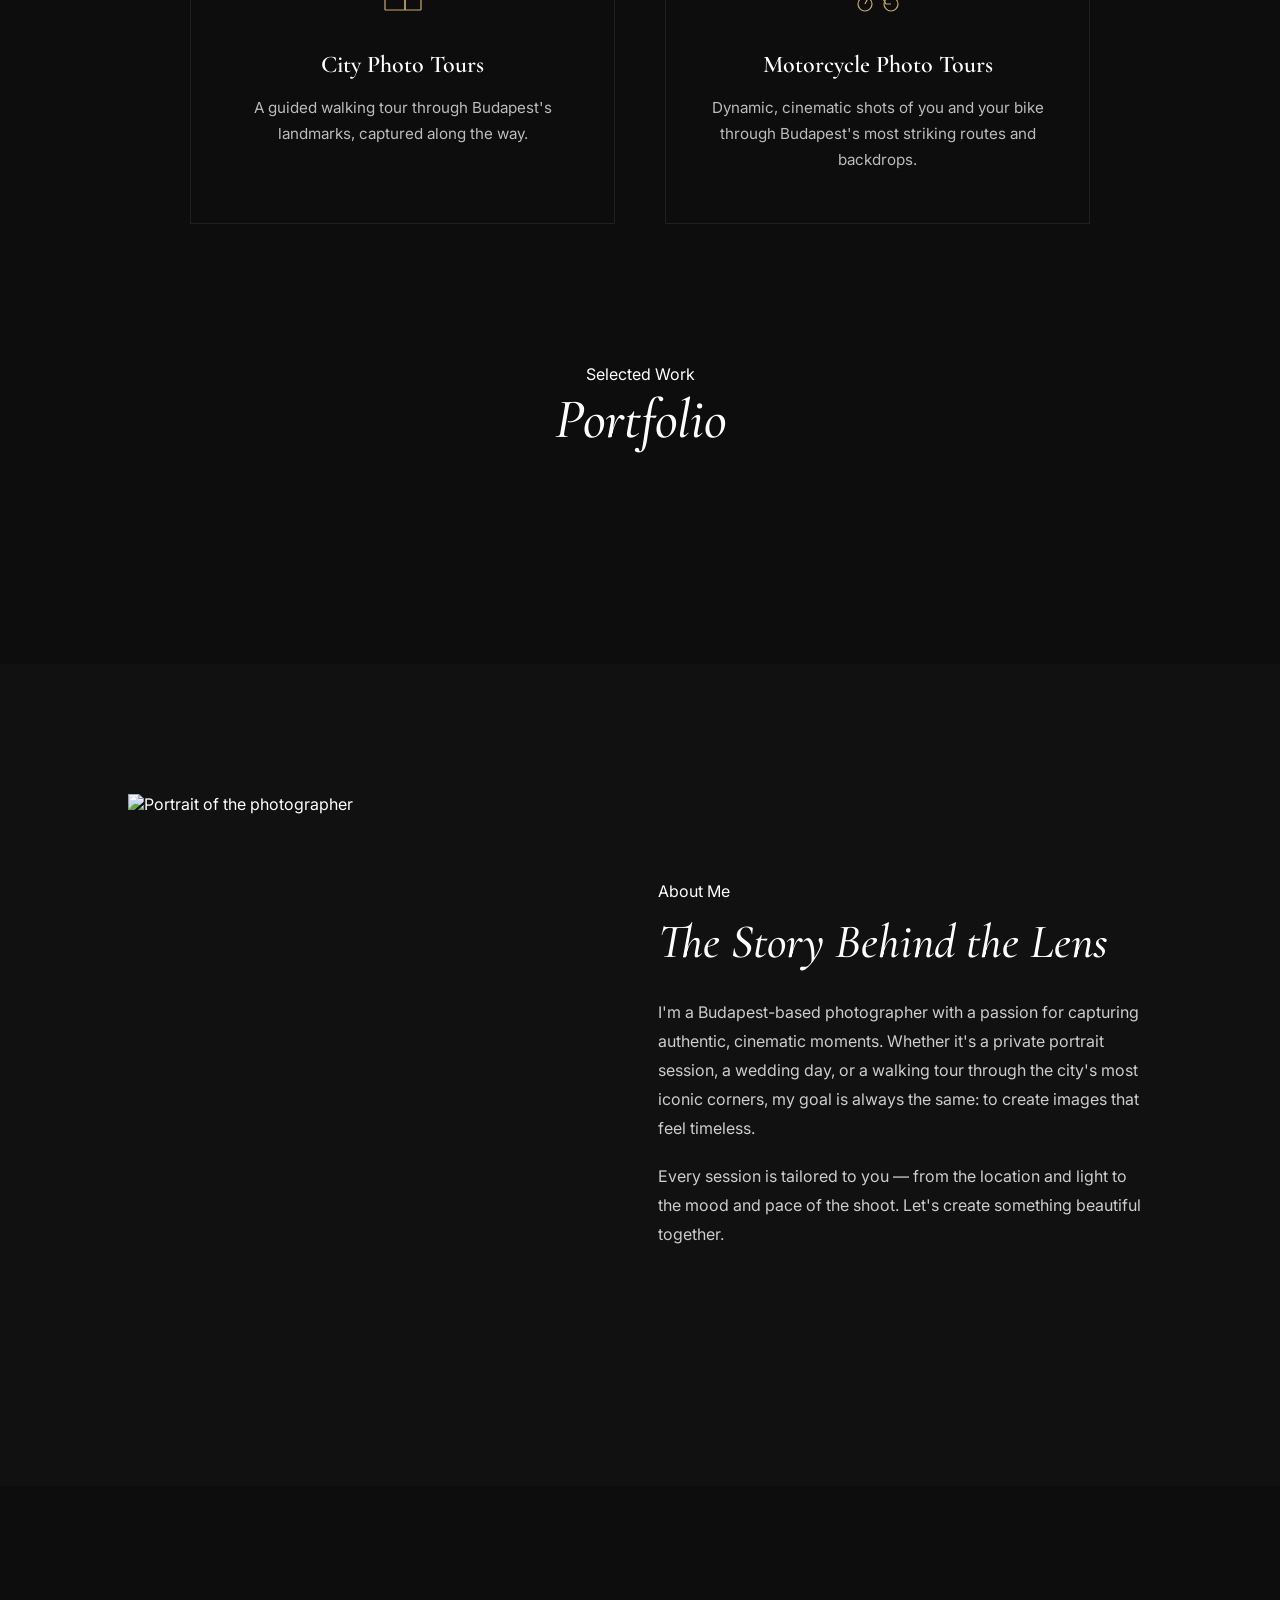
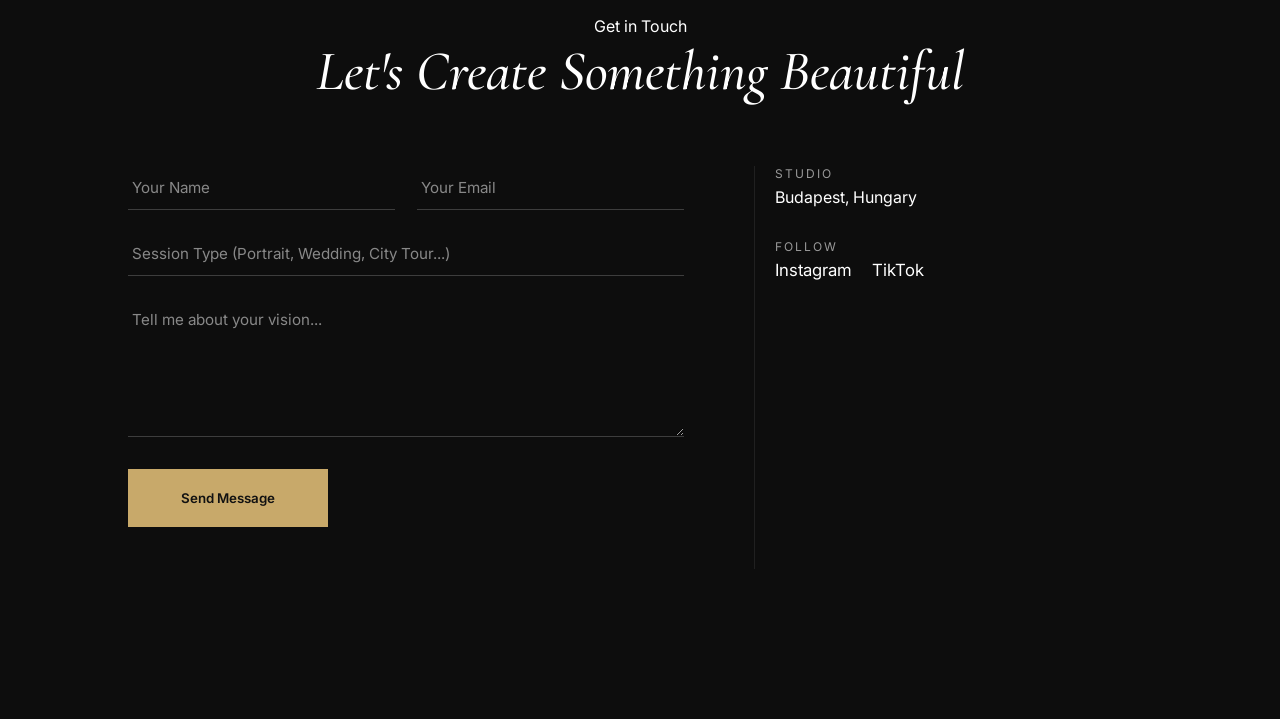
==== commit db72627f: "Hide free session promo block" ====
--- a/index.html
+++ b/index.html
@@ -298,6 +298,7 @@
     <!-- Ez a promó blokk MINDIG látszik — akkor is, ha már van feltöltött
          portfolió-tartalom, mert az ingyenes session-ök hirdetése önmagában
          is fontos marad. -->
+    <!-- ELREJTVE: ingyenes session promó blokk
     <div class="portfolio-building reveal">
 
         <svg class="portfolio-building-icon" viewBox="0 0 48 48" fill="none" stroke="#C8A96A" stroke-width="1.2">
@@ -320,6 +321,7 @@
         <a href="#contact" class="btn-primary">Apply for a Free Session</a>
 
     </div>
+    -->
 
 </section>
 
@@ -477,6 +479,8 @@
 <script src="js/main.js"></script>
 <script src="js/portfolio.js"></script>
 
+<!-- Cloudflare Web Analytics --><script type='module' src='https://static.cloudflareinsights.com/beacon.min.js' data-cf-beacon='{"token": "885ce92a7ad24622916bc2dd18dbef1b"}'></script><!-- End Cloudflare Web Analytics -->
+
 </body>
 
 </html>
--- a/css/style.css
+++ b/css/style.css
@@ -147,6 +147,33 @@
 .theme-toggle svg{
     width:18px;
     height:18px;
+}
+
+/* Világos témában a fejléc Book Now gombja és a téma-váltó ikon
+   alap állapotban fehér (nem arany), hogy jól látsszon a háttér
+   előtt — a hover-állapot (arany kitöltés) változatlan marad. */
+html[data-theme="light"] .button,
+html[data-theme="light"] .theme-toggle{
+    border-color:#fff;
+    color:#fff;
+}
+html[data-theme="light"] .button:hover,
+html[data-theme="light"] .theme-toggle:hover{
+    border-color:var(--accent);
+    color:var(--accent-contrast);
+}
+
+/* Amint a fejléc legörgetve tömör hátteret kap, a gomb/ikon
+   visszavált aranyra (jobb kontraszt a világos, tömör sávon). */
+html[data-theme="light"] .navbar.scrolled .button,
+html[data-theme="light"] .navbar.scrolled .theme-toggle{
+    border-color:var(--accent);
+    color:var(--accent);
+}
+html[data-theme="light"] .navbar.scrolled .button:hover,
+html[data-theme="light"] .navbar.scrolled .theme-toggle:hover{
+    border-color:var(--accent);
+    color:var(--accent-contrast);
 }
 .theme-toggle .icon-moon{display:none}
 [data-theme="light"] .theme-toggle .icon-sun{display:none}
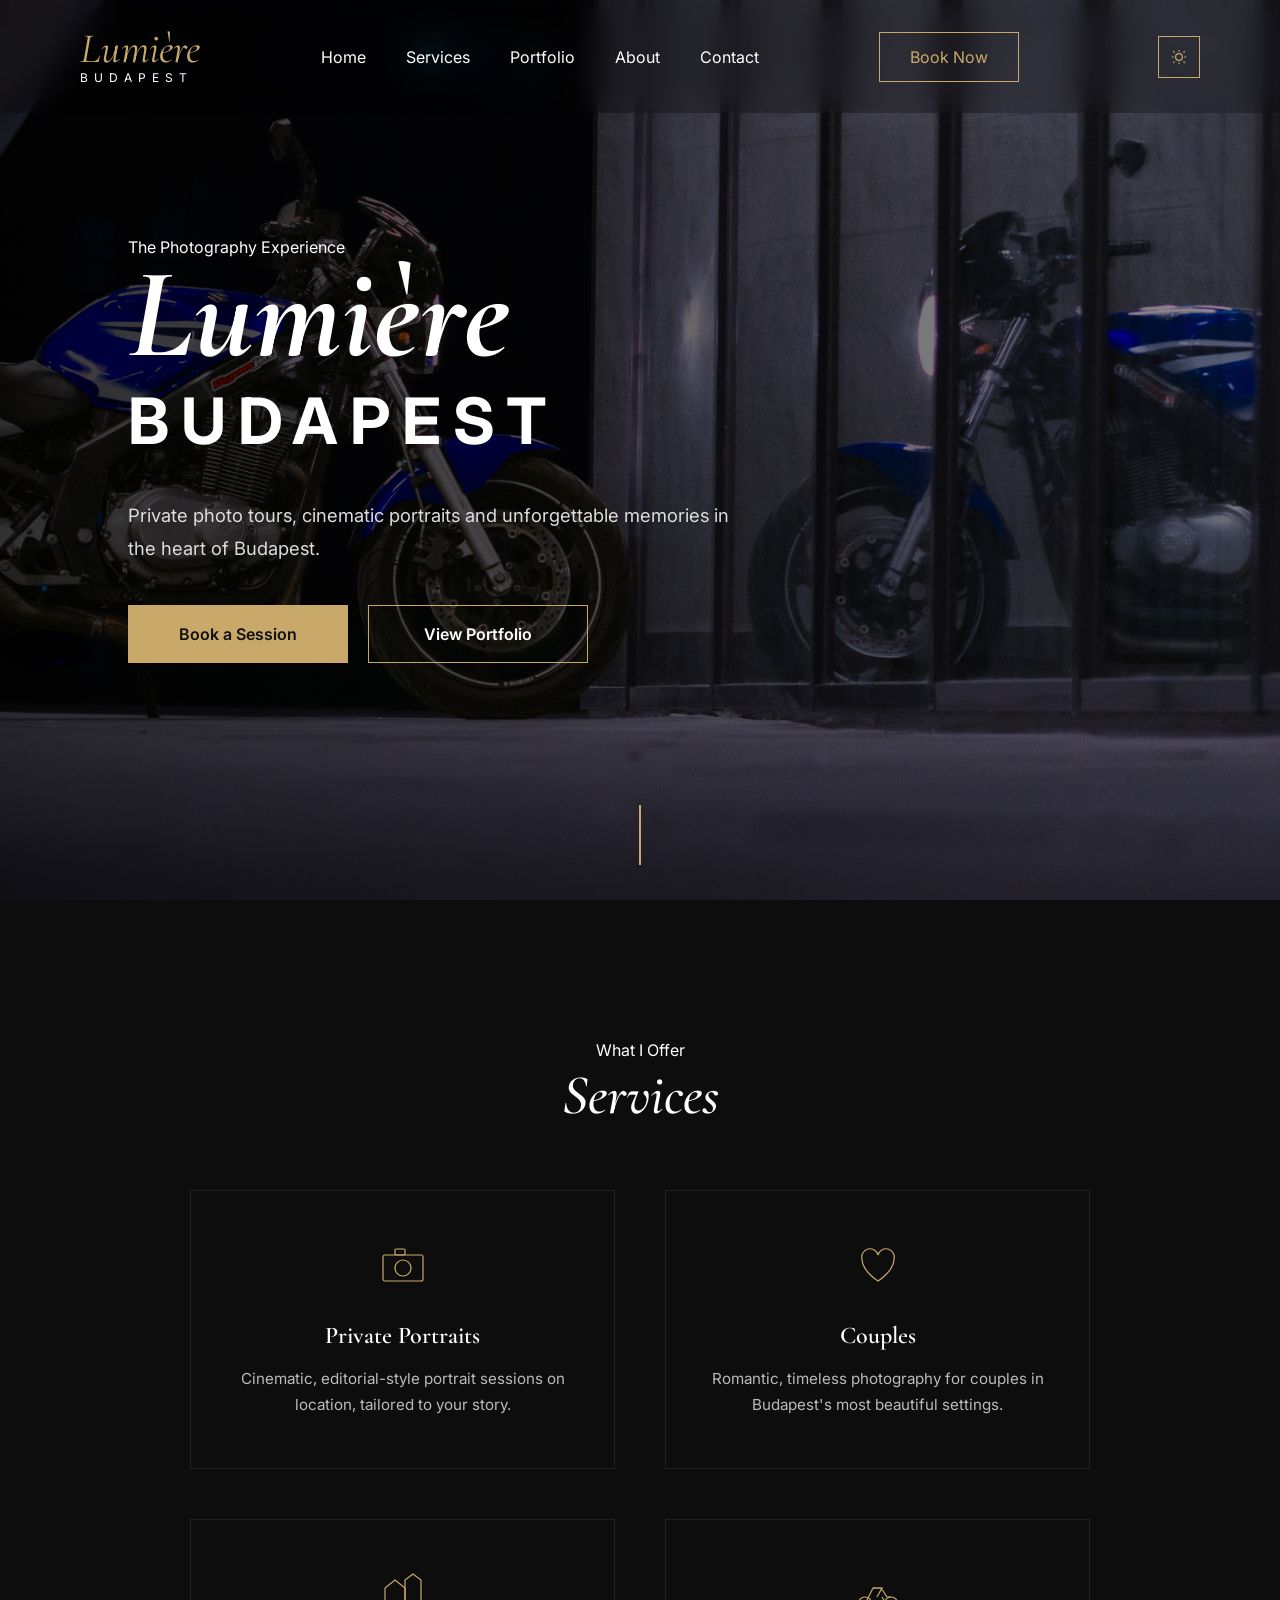
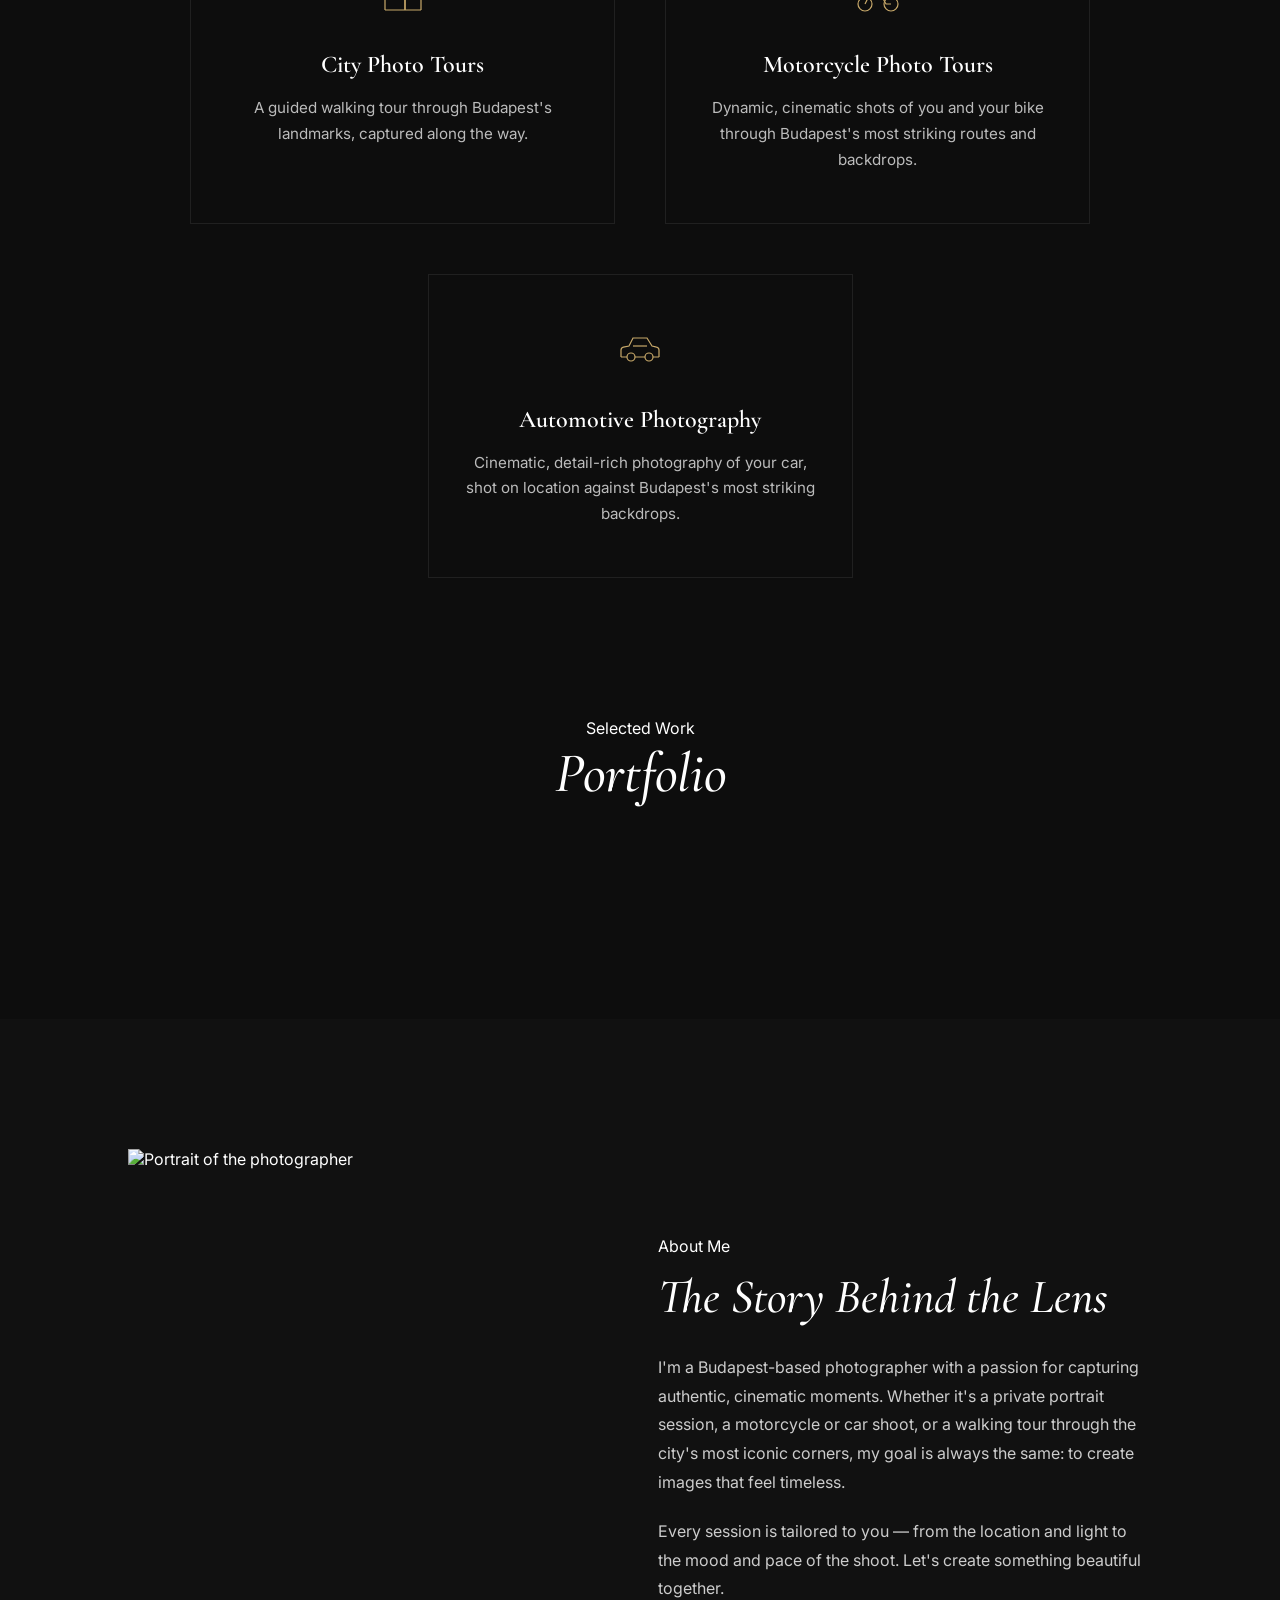
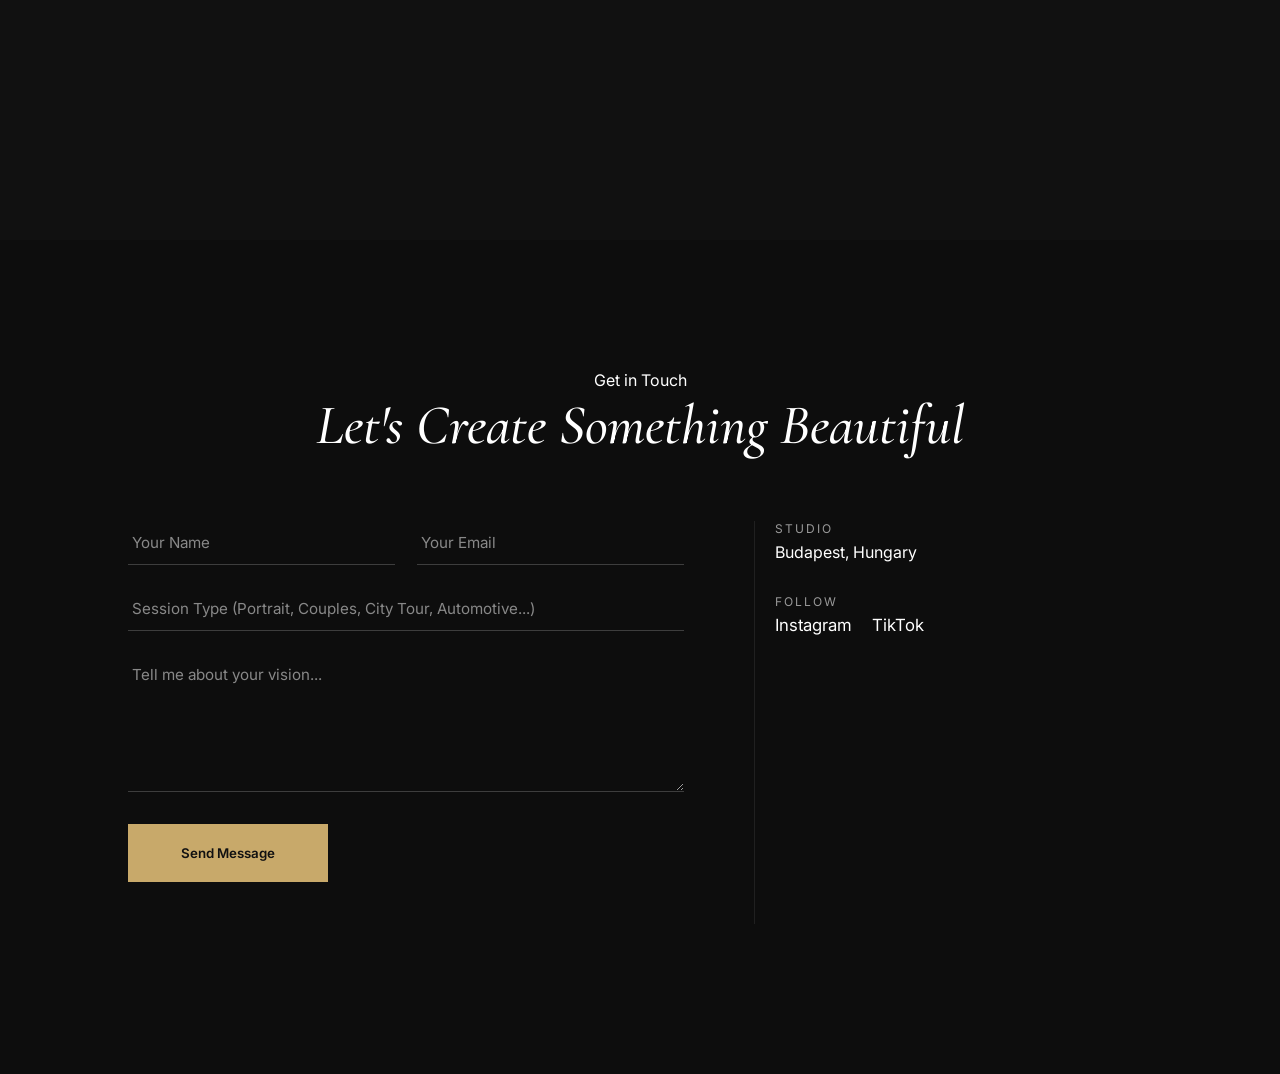
==== commit fd7b313b: "Add Automotive service card, remove wedding mentions" ====
--- a/index.html
+++ b/index.html
@@ -270,6 +270,22 @@
 
         </div>
 
+        <div class="service-card reveal">
+
+            <svg class="service-icon" viewBox="0 0 48 48" fill="none" stroke="currentColor" stroke-width="1.2">
+                <path d="M5 32v-7a3 3 0 012.4-2.9L13 21l4-8h14l5 8 4.6 1.1A3 3 0 0143 25v7"/>
+                <path d="M5 32h6M19 32h10M37 32h6"/>
+                <circle cx="15" cy="32" r="4"/>
+                <circle cx="33" cy="32" r="4"/>
+                <path d="M17 21h14"/>
+            </svg>
+
+            <h3>Automotive Photography</h3>
+
+            <p>Cinematic, detail-rich photography of your car, shot on location against Budapest's most striking backdrops.</p>
+
+        </div>
+
     </div>
 
 </section>
@@ -348,9 +364,9 @@
 
             I'm a Budapest-based photographer with a passion for capturing
             authentic, cinematic moments. Whether it's a private portrait
-            session, a wedding day, or a walking tour through the city's
-            most iconic corners, my goal is always the same: to create
-            images that feel timeless.
+            session, a motorcycle or car shoot, or a walking tour through
+            the city's most iconic corners, my goal is always the same: to
+            create images that feel timeless.
 
         </p>
 
@@ -414,7 +430,7 @@
 
             </div>
 
-            <input type="text" name="subject" placeholder="Session Type (Portrait, Wedding, City Tour...)">
+            <input type="text" name="subject" placeholder="Session Type (Portrait, Couples, City Tour, Automotive...)">
 
             <textarea name="message" placeholder="Tell me about your vision..." rows="6" required></textarea>
 
--- a/css/style.css
+++ b/css/style.css
@@ -49,7 +49,7 @@
     --border-soft:rgba(0,0,0,.08);
     --border-med:rgba(0,0,0,.12);
     --border-strong:rgba(0,0,0,.2);
-    --navbar-bg:rgba(250,248,244,.55);
+    --navbar-bg:rgba(250,248,244,.92);
     --navbar-bg-scrolled:rgba(250,248,244,.92);
     --mobile-nav-bg:rgba(250,248,244,.97);
     --placeholder-color:#7a7264;
@@ -163,15 +163,18 @@
     color:var(--accent-contrast);
 }
 
-/* Amint a fejléc legörgetve tömör hátteret kap, a gomb/ikon
-   visszavált aranyra (jobb kontraszt a világos, tömör sávon). */
-html[data-theme="light"] .navbar.scrolled .button,
-html[data-theme="light"] .navbar.scrolled .theme-toggle{
+/* Világos témában a fejléc mindig tömör, világos hátteret kap (nem csak
+   legörgetve), ezért a szöveg sötét, a gomb/ikon pedig arany. */
+html[data-theme="light"] .navbar{
+    color:var(--text);
+}
+html[data-theme="light"] .navbar .button,
+html[data-theme="light"] .navbar .theme-toggle{
     border-color:var(--accent);
     color:var(--accent);
 }
-html[data-theme="light"] .navbar.scrolled .button:hover,
-html[data-theme="light"] .navbar.scrolled .theme-toggle:hover{
+html[data-theme="light"] .navbar .button:hover,
+html[data-theme="light"] .navbar .theme-toggle:hover{
     border-color:var(--accent);
     color:var(--accent-contrast);
 }
@@ -433,9 +436,21 @@
     line-height:1.7;
     font-size:.95rem;
 }
+/* Páratlan számú kártyánál az utolsó kártya középre kerül, nem marad
+   egyedül a bal oldalon */
+.services-grid .service-card:last-child:nth-child(odd){
+    grid-column:1 / -1;
+    justify-self:center;
+    width:calc((100% - 50px) / 2);
+}
 @media(max-width:900px){
 .services{padding:100px 6% 90px}
 .services-grid{grid-template-columns:1fr;gap:36px}
+.services-grid .service-card:last-child:nth-child(odd){
+    grid-column:auto;
+    justify-self:stretch;
+    width:auto;
+}
 }
 
 /* PORTFOLIO */
@@ -844,7 +859,7 @@
 .services-grid .reveal:nth-child(2){transition-delay:.12s}
 .services-grid .reveal:nth-child(3){transition-delay:.24s}
 .services-grid .reveal:nth-child(4){transition-delay:.36s}
-.services-grid .reveal:nth-child(4){transition-delay:.36s}
+.services-grid .reveal:nth-child(5){transition-delay:.48s}
 .portfolio-grid .reveal:nth-child(2){transition-delay:.06s}
 .portfolio-grid .reveal:nth-child(3){transition-delay:.12s}
 .portfolio-grid .reveal:nth-child(4){transition-delay:.18s}
